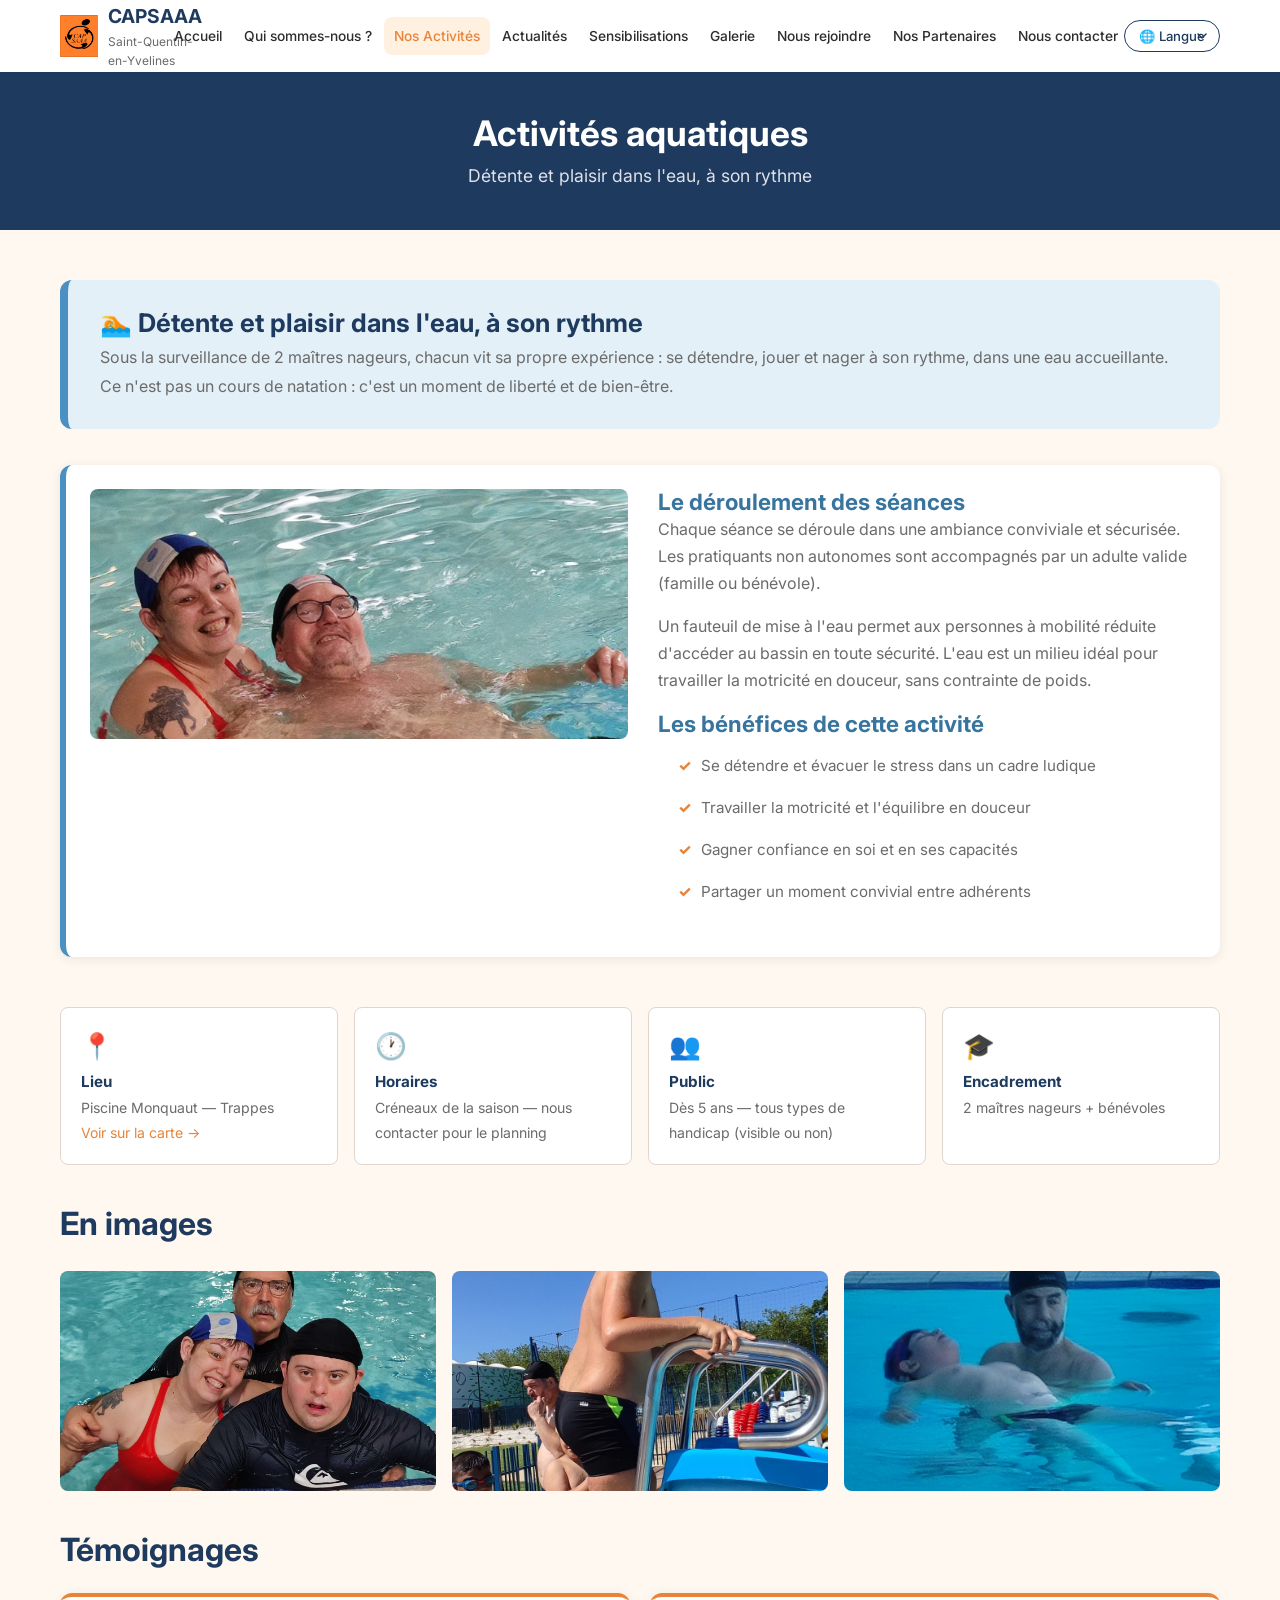
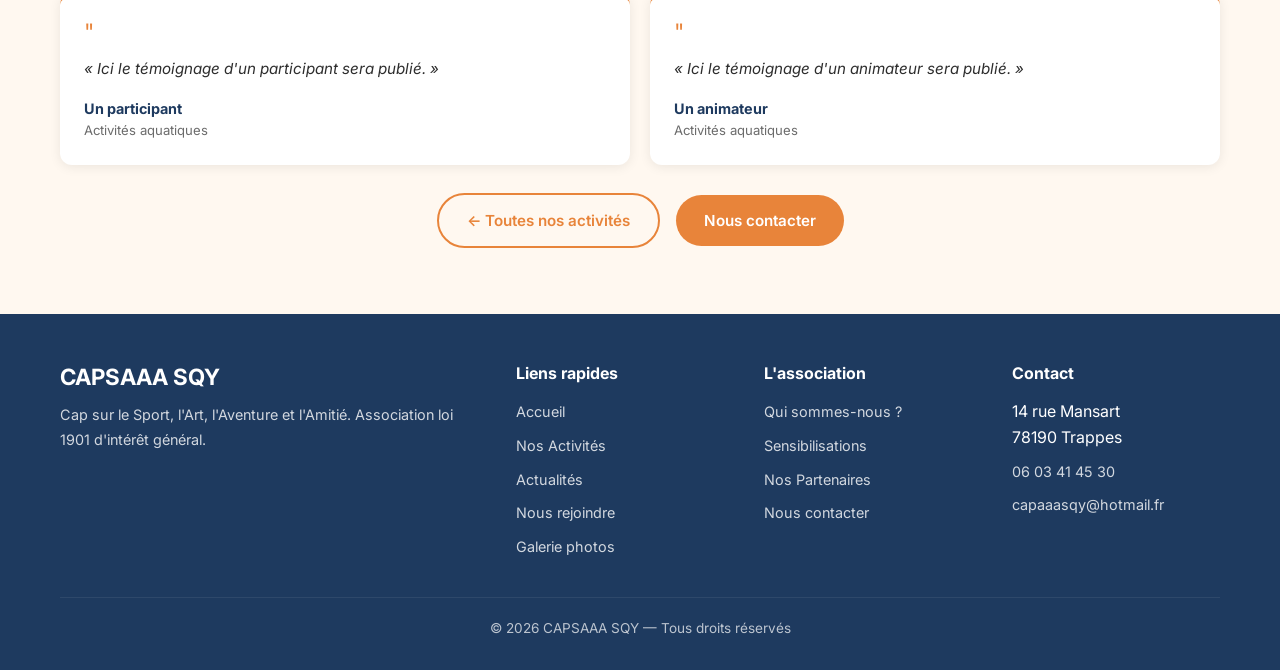
==== pages/activite-aquatique.html @ 20cba836 "V1.2 — Retour François 26/08 intégré - Nav renommée: Nos Activités, Nous rejoindre, Nos Partenaires," ====
<!DOCTYPE html>
<html lang="fr">
<head>
  <meta charset="UTF-8">
  <meta name="viewport" content="width=device-width, initial-scale=1.0">
  <title>Activités aquatiques — CAPSAAA SQY</title>
  <meta name="description" content="Activités aquatiques adaptée aux personnes en situation de handicap à Saint-Quentin-en-Yvelines — Piscine Monquaut — Trappes. Encadrement par des éducateurs sportifs diplômés, tous handicaps accueillis.">
  <meta name="keywords" content="sport adapté handicap Saint-Quentin-en-Yvelines, association handisport Yvelines, sport adapté handicap SQY, CAPSAAA, activités aquatiques, sport personnes handicapées">
  <meta name="robots" content="index, follow">
  <link rel="canonical" href="https://cap-saaa-sqy.fr/pages/activite-aquatique.html">
  <meta property="og:type" content="website">
  <meta property="og:site_name" content="CAPSAAA — Sport adapté à Saint-Quentin-en-Yvelines">
  <meta property="og:locale" content="fr_FR">
  <meta property="og:title" content="Activités aquatiques — CAPSAAA SQY">
  <meta property="og:description" content="Sous la surveillance de 2 maîtres nageurs, chacun vit sa propre expérience : se détendre, jouer et nager à son rythme, dans une eau accueillante. Ce n'est pas un cours de natation : c'est un moment de liberté et de bien-être.">
  <meta property="og:url" content="https://cap-saaa-sqy.fr/pages/activite-aquatique.html">
  <meta property="og:image" content="https://cap-saaa-sqy.fr/assets/photos/cbrh0506.jpg">
  <meta name="twitter:card" content="summary_large_image">
  <link rel="preconnect" href="https://fonts.googleapis.com">
  <link rel="preconnect" href="https://fonts.gstatic.com" crossorigin>
  <link href="https://fonts.googleapis.com/css2?family=Inter:wght@400;500;600;700;800&display=swap" rel="stylesheet">
  <link rel="stylesheet" href="../css/style.css">
  <link rel="icon" href="../assets/photos/logo-capsaaa-02.jpg">
  <script src="../js/stats.js" defer></script>
</head>
<body>

  <!-- ===== HEADER ===== -->
  <header class="site-header">
    <nav class="navbar container">
      <a href="../index.html" class="navbar-brand">
        <img src="../assets/photos/logo-capsaaa-copie.png" alt="CAPSAAA Logo" onerror="this.style.display='none'">
        <span>CAPSAAA <span class="brand-sub">Saint-Quentin-en-Yvelines</span></span>
      </a>
            <div class="translate-box">
              <select class="lang-select" aria-label="Choisir la langue" onchange="setPageLanguage(this.value)">
                <option value="">🌐 Langue</option>
                <option value="fr">Français</option>
                <option value="pt">Português</option>
                <option value="ar">العربية</option>
                <option value="en">English</option>
              </select>
            </div>
            <div id="google_translate_element" style="display:none"></div>
      <button class="nav-toggle" aria-label="Menu">
        <span></span><span></span><span></span>
      </button>
      <ul class="nav-menu">
        <li><a href="../index.html">Accueil</a></li>
        <li><a href="qui-sommes-nous.html">Qui sommes-nous ?</a></li>
        <li><a href="activites.html" class="active">Nos Activités</a></li>
        <li><a href="actualites.html">Actualités</a></li>
        <li><a href="sensibilisations.html">Sensibilisations</a></li>
        <li><a href="galerie.html">Galerie</a></li>
        <li><a href="inscriptions.html">Nous rejoindre</a></li>
        <li><a href="partenaires.html">Nos Partenaires</a></li>
        <li><a href="contact.html">Nous contacter</a></li>
      </ul>
    </nav>
  </header>

  <!-- ===== PAGE HEADER ===== -->
  <div class="page-header">
    <div class="container">
      <h1>Activités aquatiques</h1>
      <p>Détente et plaisir dans l'eau, à son rythme</p>
    </div>
  </div>

  <!-- ===== CONTENT ===== -->
  <section class="content-page">
    <div class="container">

      <div class="activity-page-hero act-piscine">
        <div>
          <h2>🏊 Détente et plaisir dans l'eau, à son rythme</h2>
          <p>Sous la surveillance de 2 maîtres nageurs, chacun vit sa propre expérience : se détendre, jouer et nager à son rythme, dans une eau accueillante. Ce n'est pas un cours de natation : c'est un moment de liberté et de bien-être.</p>
        </div>
      </div>

      <div class="activity-detail act-piscine">
        <div class="activity-detail-img">
          <img src="../assets/photos/cbrh0506.jpg" alt="Activités aquatiques — photo CAPSAAA" loading="lazy" onerror="this.parentElement.innerHTML='<div style=\'background:var(--color-primary-light);height:250px;display:flex;align-items:center;justify-content:center;font-size:3rem\'>🏊</div>'">
        </div>
        <div class="activity-detail-info">
          <h3>Le déroulement des séances</h3>
          <p>Chaque séance se déroule dans une ambiance conviviale et sécurisée. Les pratiquants non autonomes sont accompagnés par un adulte valide (famille ou bénévole).</p>
          <p>Un fauteuil de mise à l'eau permet aux personnes à mobilité réduite d'accéder au bassin en toute sécurité. L'eau est un milieu idéal pour travailler la motricité en douceur, sans contrainte de poids.</p>
          <h3>Les bénéfices de cette activité</h3>
          <ul class="benefits-list">
          <li>Se détendre et évacuer le stress dans un cadre ludique</li>
          <li>Travailler la motricité et l'équilibre en douceur</li>
          <li>Gagner confiance en soi et en ses capacités</li>
          <li>Partager un moment convivial entre adhérents</li>
          </ul>
        </div>
      </div>

      <!-- Infos pratiques -->
      <div class="activity-practice">
        <div class="practice-item">
          <div class="practice-icon">📍</div>
          <h4>Lieu</h4>
          <p>Piscine Monquaut — Trappes<br><a href="https://www.google.com/maps/search/?api=1&query=Piscine+Monquaut+Trappes" target="_blank" rel="noopener">Voir sur la carte →</a></p>
        </div>
        <div class="practice-item">
          <div class="practice-icon">🕐</div>
          <h4>Horaires</h4>
          <p>Créneaux de la saison — nous contacter pour le planning</p>
        </div>
        <div class="practice-item">
          <div class="practice-icon">👥</div>
          <h4>Public</h4>
          <p>Dès 5 ans — tous types de handicap (visible ou non)</p>
        </div>
        <div class="practice-item">
          <div class="practice-icon">🎓</div>
          <h4>Encadrement</h4>
          <p>2 maîtres nageurs + bénévoles</p>
        </div>
      </div>

      <!-- Photos -->
      <h2>En images</h2>
      <div class="activity-practice">
            <img src="../assets/photos/qmfi8712.jpg" alt="Activités aquatiques — photo CAPSAAA" loading="lazy" onerror="this.parentElement.style.display='none'" style="width:100%;height:220px;object-fit:cover;border-radius:var(--radius-sm)">
            <img src="../assets/photos/photo-2023-06-26-23-16-59.jpg" alt="Activités aquatiques — photo CAPSAAA" loading="lazy" onerror="this.parentElement.style.display='none'" style="width:100%;height:220px;object-fit:cover;border-radius:var(--radius-sm)">
            <img src="../assets/photos/photo-2023-06-26-23-16-60.jpg" alt="Activités aquatiques — photo CAPSAAA" loading="lazy" onerror="this.parentElement.style.display='none'" style="width:100%;height:220px;object-fit:cover;border-radius:var(--radius-sm)">
      </div>

      <!-- Témoignages (emplacements réservés — à compléter par l'association) -->
      <h2>Témoignages</h2>
      <div class="testimonials-grid">
        <div class="testimonial-card">
          <div class="quote">"</div>
          <p>« Ici le témoignage d'un participant sera publié. »</p>
          <div class="author">Un participant</div>
          <div class="role">Activités aquatiques</div>
        </div>
        <div class="testimonial-card">
          <div class="quote">"</div>
          <p>« Ici le témoignage d'un animateur sera publié. »</p>
          <div class="author">Un animateur</div>
          <div class="role">Activités aquatiques</div>
        </div>
      </div>
      <!-- NOTE ASSOCIATION : emplacements réservés aux témoignages réels (participants,
           familles, animateurs). Transmettre les textes à l'équipe CAPSAAA qui les publiera
           ici — demandé par l'association dans l'analyse du 26/08/2026. -->

      <p style="margin-top:28px;text-align:center">
        <a href="activites.html" class="btn btn-outline">← Toutes nos activités</a>
        <a href="contact.html" class="btn btn-primary" style="margin-left:12px">Nous contacter</a>
      </p>

    </div>
  </section>

  <!-- ===== FOOTER ===== -->
  <footer class="site-footer">
    <div class="container">
      <div class="footer-grid">
        <div class="footer-brand">
          <h3>CAPSAAA SQY</h3>
          <p>Cap sur le Sport, l'Art, l'Aventure et l'Amitié. Association loi 1901 d'intérêt général.</p>
        </div>
        <div class="footer-col">
          <h4>Liens rapides</h4>
          <ul>
            <li><a href="../index.html">Accueil</a></li>
            <li><a href="activites.html">Nos Activités</a></li>
            <li><a href="actualites.html">Actualités</a></li>
            <li><a href="inscriptions.html">Nous rejoindre</a></li>
            <li><a href="galerie.html">Galerie photos</a></li>
          </ul>
        </div>
        <div class="footer-col">
          <h4>L'association</h4>
          <ul>
            <li><a href="qui-sommes-nous.html">Qui sommes-nous ?</a></li>
            <li><a href="sensibilisations.html">Sensibilisations</a></li>
            <li><a href="partenaires.html">Nos Partenaires</a></li>
            <li><a href="contact.html">Nous contacter</a></li>
          </ul>
        </div>
        <div class="footer-col">
          <h4>Contact</h4>
          <ul>
            <li>14 rue Mansart<br>78190 Trappes</li>
            <li><a href="tel:+330****4530">06 03 41 45 30</a></li>
            <li><a href="mailto:capaaasqy@hotmail.fr">capaaasqy@hotmail.fr</a></li>
          </ul>
        </div>
      </div>
      <div class="footer-bottom">
        <p>&copy; 2026 CAPSAAA SQY — Tous droits réservés</p>
      </div>
    </div>
  </footer>

    <!-- Traducteur automatique (pt/ar prioritaire, en secondaire) -->
  <script type="text/javascript">
    function googleTranslateElementInit() {
      new google.translate.TranslateElement({
        pageLanguage: 'fr',
        includedLanguages: 'fr,pt,ar,en',
      }, 'google_translate_element');
    }
    function setPageLanguage(lang) {
      if (!lang) lang = 'fr';
      document.cookie = 'googtrans=/fr/' + lang + '; path=/; expires=Thu, 31 Dec 2099 23:59:59 GMT';
      location.reload();
    }
  </script>
  <script type="text/javascript" src="https://translate.google.com/translate_a/element.js?cb=googleTranslateElementInit"></script>

<script src="../js/script.js"></script>
</body>
</html>
---- css/style.css ----
/* ============================================
   CAPSAAA — Style Guide
   Association handisport – Saint-Quentin-en-Yvelines
   ============================================ */

/* ---- Variables & Reset ---- */
:root {
  --color-primary: #E8843A;
  --color-primary-dark: #D06E2A;
  --color-primary-light: #FFF0E0;
  --color-secondary: #1E3A5F;
  --color-secondary-light: #2E5A8F;
  --color-bg: #FFF8F0;
  --color-bg-alt: #F5EDE4;
  --color-text: #2D2D2D;
  --color-text-light: #6B6B6B;
  --color-white: #FFFFFF;
  --color-border: #E0D6CB;
  --color-success: #4CAF50;
  /* Couleurs par activité — validées par l'association le 11/08/2026
     (acidulées et apaisantes, PAS claquantes) */
  --act-piscine: #4A90C2;
  --act-piscine-dark: #37749E;
  --act-piscine-light: #E3F0F8;
  --act-equitation: #6FA85A;
  --act-equitation-dark: #558A42;
  --act-equitation-light: #EAF3E4;
  --act-fitness: #D9A62E;
  --act-fitness-dark: #B8891F;
  --act-fitness-light: #FBF3DC;
  --act-musculation: #8A8F98;
  --act-musculation-dark: #6E737C;
  --act-musculation-light: #EEF0F2;
  --act-multisport: #8B7AC8;
  --act-multisport-dark: #6E5CB0;
  --act-multisport-light: #EFEBF9;
  --font-main: 'Inter', -apple-system, BlinkMacSystemFont, 'Segoe UI', sans-serif;
  --radius: 12px;
  --radius-sm: 8px;
  --shadow: 0 2px 12px rgba(0,0,0,0.08);
  --shadow-lg: 0 8px 30px rgba(0,0,0,0.12);
  --transition: 0.3s ease;
  --max-width: 1200px;
  --header-height: 72px;
}

*, *::before, *::after {
  margin: 0;
  padding: 0;
  box-sizing: border-box;
}

html {
  scroll-behavior: smooth;
  scroll-padding-top: var(--header-height);
}

body {
  font-family: var(--font-main);
  color: var(--color-text);
  background: var(--color-bg);
  line-height: 1.6;
  -webkit-font-smoothing: antialiased;
}

img {
  max-width: 100%;
  height: auto;
  display: block;
}

a {
  color: var(--color-primary);
  text-decoration: none;
  transition: color var(--transition);
}
a:hover {
  color: var(--color-primary-dark);
}

.container {
  width: 100%;
  max-width: var(--max-width);
  margin: 0 auto;
  padding: 0 20px;
}

/* ---- Typography ---- */
h1, h2, h3, h4 {
  line-height: 1.2;
  font-weight: 700;
  color: var(--color-secondary);
}

h1 { font-size: 2.4rem; }
h2 { font-size: 2rem; margin-bottom: 1rem; }
h3 { font-size: 1.4rem; }

.section-title {
  text-align: center;
  margin-bottom: 2.5rem;
  position: relative;
}
.section-title::after {
  content: '';
  display: block;
  width: 60px;
  height: 4px;
  background: var(--color-primary);
  margin: 12px auto 0;
  border-radius: 2px;
}

.section-subtitle {
  text-align: center;
  color: var(--color-text-light);
  font-size: 1.1rem;
  margin-top: -1.5rem;
  margin-bottom: 2.5rem;
}

/* ---- Buttons ---- */
.btn {
  display: inline-flex;
  align-items: center;
  gap: 8px;
  padding: 12px 28px;
  border-radius: 50px;
  font-weight: 600;
  font-size: 0.95rem;
  border: none;
  cursor: pointer;
  transition: all var(--transition);
  text-decoration: none;
}
.btn-primary {
  background: var(--color-primary);
  color: var(--color-white);
}
.btn-primary:hover {
  background: var(--color-primary-dark);
  color: var(--color-white);
  transform: translateY(-2px);
  box-shadow: 0 4px 15px rgba(232, 132, 58, 0.4);
}
.btn-secondary {
  background: var(--color-secondary);
  color: var(--color-white);
}
.btn-secondary:hover {
  background: var(--color-secondary-light);
  color: var(--color-white);
  transform: translateY(-2px);
}
.btn-outline {
  background: transparent;
  border: 2px solid var(--color-primary);
  color: var(--color-primary);
}
.btn-outline:hover {
  background: var(--color-primary);
  color: var(--color-white);
}

/* ---- Header / Nav ---- */
.site-header {
  position: fixed;
  top: 0;
  left: 0;
  right: 0;
  z-index: 1000;
  background: var(--color-white);
  box-shadow: 0 1px 4px rgba(0,0,0,0.06);
  height: var(--header-height);
}

.navbar {
  display: flex;
  align-items: center;
  justify-content: space-between;
  height: 100%;
  position: relative;
}

.navbar-brand {
  display: flex;
  align-items: center;
  gap: 10px;
  font-weight: 700;
  font-size: 1.2rem;
  color: var(--color-secondary);
  text-decoration: none;
}
.navbar-brand img {
  height: 42px;
  width: auto;
}
.navbar-brand .brand-sub {
  font-size: 0.75rem;
  font-weight: 400;
  color: var(--color-text-light);
  display: block;
}

.nav-toggle {
  display: none;
  flex-direction: column;
  gap: 5px;
  background: none;
  border: none;
  cursor: pointer;
  padding: 8px;
}
.nav-toggle span {
  display: block;
  width: 28px;
  height: 3px;
  background: var(--color-secondary);
  border-radius: 3px;
  transition: var(--transition);
}
.nav-toggle.active span:nth-child(1) {
  transform: rotate(45deg) translate(5px, 6px);
}
.nav-toggle.active span:nth-child(2) {
  opacity: 0;
}
.nav-toggle.active span:nth-child(3) {
  transform: rotate(-45deg) translate(5px, -6px);
}

.nav-menu {
  display: flex;
  align-items: center;
  gap: 2px;
  list-style: none;
  padding-right: 150px; /* espace réservé au sélecteur de langue (V1.2) */
}
.nav-menu a {
  display: block;
  padding: 8px 10px;
  border-radius: var(--radius-sm);
  color: var(--color-text);
  font-weight: 500;
  font-size: 0.86rem;
  white-space: nowrap; /* chaque libellé du menu tient sur une ligne */
  transition: all var(--transition);
}
.nav-menu a:hover,
.nav-menu a.active {
  background: var(--color-primary-light);
  color: var(--color-primary);
}

/* ---- Hero Section ---- */
.hero {
  padding: calc(var(--header-height) + 60px) 0 60px;
  background: linear-gradient(135deg, var(--color-secondary) 0%, #0D2B4A 100%);
  color: var(--color-white);
  position: relative;
  overflow: hidden;
}
.hero::before {
  content: '';
  position: absolute;
  top: -50%;
  right: -30%;
  width: 600px;
  height: 600px;
  background: radial-gradient(circle, rgba(232,132,58,0.15) 0%, transparent 70%);
  border-radius: 50%;
}
.hero-content {
  display: grid;
  grid-template-columns: 1fr 1fr;
  gap: 60px;
  align-items: center;
  position: relative;
  z-index: 1;
}
.hero h1 {
  color: var(--color-white);
  font-size: 2.8rem;
  margin-bottom: 0.5rem;
}
.hero .hero-acronym {
  display: flex;
  flex-wrap: wrap; /* V1.2 — évite le débordement horizontal sur mobile */
  gap: 2px;
  row-gap: 6px;
  color: var(--color-primary);
  font-weight: 700;
  font-size: 1.1rem;
  margin-bottom: 1.5rem;
}
.hero-text { min-width: 0; } /* V1.2 — laisse le texte se replier dans la grille */
.hero p {
  font-size: 1.15rem;
  opacity: 0.9;
  margin-bottom: 2rem;
  line-height: 1.7;
}
.hero-image {
  border-radius: var(--radius);
  overflow: hidden;
  box-shadow: var(--shadow-lg);
}
.hero-image img {
  width: 100%;
  height: 380px;
  object-fit: cover;
}

/* ---- Sections ---- */
.section {
  padding: 70px 0;
}
.section-alt {
  background: var(--color-bg-alt);
}

/* ---- Activities Cards ---- */
.activities-grid {
  display: grid;
  grid-template-columns: repeat(auto-fill, minmax(320px, 1fr));
  gap: 24px;
}

.activity-card {
  background: var(--color-white);
  border-radius: var(--radius);
  overflow: hidden;
  box-shadow: var(--shadow);
  border: 2px solid var(--color-border);
  transition: all var(--transition);
}
.activity-card:hover {
  transform: translateY(-4px);
  box-shadow: var(--shadow-lg);
}
.activity-card-img {
  height: 200px;
  overflow: hidden;
}
.activity-card-img img {
  width: 100%;
  height: 100%;
  object-fit: cover;
  transition: transform 0.5s ease;
}
.activity-card:hover .activity-card-img img {
  transform: scale(1.05);
}
.activity-card-body {
  padding: 20px;
}
.activity-card-body h3 {
  color: var(--color-secondary);
  margin-bottom: 8px;
}
.activity-card-body p {
  color: var(--color-text-light);
  font-size: 0.9rem;
  margin-bottom: 12px;
}
.activity-card-body .activity-tag {
  display: inline-block;
  background: var(--color-primary-light);
  color: var(--color-primary-dark);
  font-size: 0.8rem;
  font-weight: 600;
  padding: 4px 12px;
  border-radius: 20px;
}

/* ---- Stats / Chiffres ---- */
.stats-grid {
  display: grid;
  grid-template-columns: repeat(4, 1fr);
  gap: 30px;
  text-align: center;
}
.stat-item h3 {
  font-size: 2.4rem;
  color: var(--color-primary);
  margin-bottom: 4px;
}
.stat-item p {
  color: var(--color-text-light);
  font-size: 0.95rem;
}

/* ---- About (Qui sommes-nous) ---- */
.about-grid {
  display: grid;
  grid-template-columns: 1fr 1fr;
  gap: 50px;
  align-items: start;
}
.about-text p {
  margin-bottom: 16px;
  color: var(--color-text-light);
}
.about-values {
  display: grid;
  grid-template-columns: 1fr 1fr;
  gap: 16px;
}
.value-item {
  background: var(--color-white);
  padding: 20px;
  border-radius: var(--radius);
  box-shadow: var(--shadow);
  text-align: center;
}
.value-item .value-icon {
  font-size: 2rem;
  margin-bottom: 8px;
}
.value-item h4 {
  font-size: 1rem;
  color: var(--color-secondary);
}

/* ---- Contact ---- */
.contact-grid {
  display: grid;
  grid-template-columns: 1fr 1fr;
  gap: 40px;
}
.contact-info {
  background: var(--color-white);
  padding: 30px;
  border-radius: var(--radius);
  box-shadow: var(--shadow);
}
.contact-info h3 {
  margin-bottom: 20px;
}
.contact-detail {
  display: flex;
  gap: 12px;
  margin-bottom: 16px;
  align-items: flex-start;
}
.contact-detail .icon {
  font-size: 1.3rem;
  flex-shrink: 0;
  width: 24px;
  text-align: center;
}
.contact-detail .detail-label {
  font-weight: 600;
  display: block;
  font-size: 0.85rem;
  color: var(--color-text-light);
}
.contact-form {
  background: var(--color-white);
  padding: 30px;
  border-radius: var(--radius);
  box-shadow: var(--shadow);
}
.form-group {
  margin-bottom: 16px;
}
.form-group label {
  display: block;
  font-weight: 600;
  margin-bottom: 6px;
  font-size: 0.9rem;
}
.form-group input,
.form-group textarea,
.form-group select {
  width: 100%;
  padding: 12px 16px;
  border: 2px solid var(--color-border);
  border-radius: var(--radius-sm);
  font-family: var(--font-main);
  font-size: 0.95rem;
  transition: border var(--transition);
  background: var(--color-bg);
}
.form-group input:focus,
.form-group textarea:focus {
  outline: none;
  border-color: var(--color-primary);
}
.form-group textarea {
  min-height: 120px;
  resize: vertical;
}
.form-row {
  display: grid;
  grid-template-columns: 1fr 1fr;
  gap: 16px;
}
.form-status {
  font-size: 0.9rem;
  font-weight: 600;
  margin-bottom: 12px;
  min-height: 1.2em;
}
.form-status.success { color: var(--color-success); }
.form-status.error { color: #C0392B; }

/* ---- Gallery ---- */
.gallery-grid {
  display: grid;
  grid-template-columns: repeat(auto-fill, minmax(280px, 1fr));
  gap: 16px;
}
.gallery-item {
  position: relative;
  border-radius: var(--radius-sm);
  overflow: hidden;
  cursor: pointer;
  aspect-ratio: 4/3;
}
.gallery-item img {
  width: 100%;
  height: 100%;
  object-fit: cover;
  transition: transform 0.4s ease;
}
.gallery-item:hover img {
  transform: scale(1.08);
}
.gallery-item .gallery-label {
  position: absolute;
  bottom: 0;
  left: 0;
  right: 0;
  padding: 12px;
  background: linear-gradient(transparent, rgba(0,0,0,0.7));
  color: var(--color-white);
  font-weight: 600;
  font-size: 0.9rem;
}

/* ---- Lightbox ---- */
.lightbox {
  display: none;
  position: fixed;
  z-index: 2000;
  top: 0;
  left: 0;
  right: 0;
  bottom: 0;
  background: rgba(0,0,0,0.9);
  justify-content: center;
  align-items: center;
  padding: 40px;
}
.lightbox.open {
  display: flex;
}
.lightbox img {
  max-width: 90%;
  max-height: 90%;
  object-fit: contain;
  border-radius: var(--radius-sm);
}
.lightbox-close {
  position: absolute;
  top: 20px;
  right: 30px;
  font-size: 2.5rem;
  color: var(--color-white);
  background: none;
  border: none;
  cursor: pointer;
  opacity: 0.7;
  transition: opacity var(--transition);
}
.lightbox-close:hover {
  opacity: 1;
}

/* ---- Page Header ---- */
.page-header {
  padding: calc(var(--header-height) + 40px) 0 40px;
  background: var(--color-secondary);
  color: var(--color-white);
  text-align: center;
}
.page-header h1 {
  color: var(--color-white);
  font-size: 2.2rem;
}
.page-header p {
  opacity: 0.85;
  margin-top: 8px;
  font-size: 1.1rem;
}

/* ---- Content Page ---- */
.content-page {
  padding: 50px 0;
}
.content-page h2 {
  margin-top: 40px;
  margin-bottom: 16px;
}
.content-page p {
  margin-bottom: 16px;
  color: var(--color-text-light);
  line-height: 1.8;
}
.content-page ul {
  margin-bottom: 20px;
  padding-left: 20px;
}
.content-page ul li {
  margin-bottom: 8px;
  color: var(--color-text-light);
}

.activity-detail {
  display: grid;
  grid-template-columns: 1fr 1fr;
  gap: 30px;
  margin-bottom: 50px;
  background: var(--color-white);
  border-radius: var(--radius);
  padding: 24px;
  box-shadow: var(--shadow);
}
.activity-detail-img {
  border-radius: var(--radius-sm);
  overflow: hidden;
  height: 250px;
}
.activity-detail-img img {
  width: 100%;
  height: 100%;
  object-fit: cover;
}
.activity-detail-info h3 {
  color: var(--color-primary);
}
.activity-detail-info .activity-meta {
  display: flex;
  gap: 12px;
  flex-wrap: wrap;
  margin: 12px 0;
}
.activity-meta span {
  background: var(--color-primary-light);
  padding: 4px 12px;
  border-radius: 20px;
  font-size: 0.85rem;
  font-weight: 600;
  color: var(--color-primary-dark);
}
.activity-detail-info p {
  color: var(--color-text-light);
  line-height: 1.7;
}

/* ---- Team / Bureau ---- */
.team-grid {
  display: grid;
  grid-template-columns: repeat(auto-fill, minmax(220px, 1fr));
  gap: 20px;
}
.team-card {
  background: var(--color-white);
  padding: 24px;
  border-radius: var(--radius);
  box-shadow: var(--shadow);
  text-align: center;
}
.team-card .team-role {
  color: var(--color-primary);
  font-weight: 700;
  font-size: 0.85rem;
  text-transform: uppercase;
  letter-spacing: 1px;
  margin-bottom: 4px;
}
.team-card .team-name {
  font-weight: 600;
  color: var(--color-secondary);
}

/* ---- Footer ---- */
.site-footer {
  background: var(--color-secondary);
  color: var(--color-white);
  padding: 50px 0 30px;
}
.footer-grid {
  display: grid;
  grid-template-columns: 2fr 1fr 1fr 1fr;
  gap: 40px;
  margin-bottom: 30px;
}
.footer-brand h3 {
  color: var(--color-white);
  margin-bottom: 12px;
}
.footer-brand p {
  opacity: 0.8;
  font-size: 0.9rem;
  line-height: 1.7;
}
.footer-col h4 {
  color: var(--color-white);
  font-size: 1rem;
  margin-bottom: 16px;
}
.footer-col ul {
  list-style: none;
}
.footer-col ul li {
  margin-bottom: 8px;
}
.footer-col ul a {
  color: rgba(255,255,255,0.8);
  font-size: 0.9rem;
  transition: color var(--transition);
}
.footer-col ul a:hover {
  color: var(--color-primary);
}
.footer-bottom {
  border-top: 1px solid rgba(255,255,255,0.1);
  padding-top: 20px;
  text-align: center;
  font-size: 0.85rem;
  opacity: 0.7;
}

/* ============================================
   V1.1 — Couleurs par activité (validées 11/08/2026)
   Acidulées et apaisantes — PAS claquantes
   ============================================ */

/* Carte : bandeau supérieur + tag coloré + bordure au survol */
.activity-card.act-piscine     { border: 2px solid var(--act-piscine); }
.activity-card.act-equitation  { border: 2px solid var(--act-equitation); }
.activity-card.act-fitness     { border: 2px solid var(--act-fitness); }
.activity-card.act-musculation { border: 2px solid var(--act-musculation); }
.activity-card.act-multisport  { border: 2px solid var(--act-multisport); }
/* V1.2 — fond de la carte coloré par activité (remarque François : rendre la
   couleur distinctive plus visible) */
.activity-card.act-piscine .activity-card-body     { background: var(--act-piscine-light); }
.activity-card.act-equitation .activity-card-body  { background: var(--act-equitation-light); }
.activity-card.act-fitness .activity-card-body     { background: var(--act-fitness-light); }
.activity-card.act-musculation .activity-card-body { background: var(--act-musculation-light); }
.activity-card.act-multisport .activity-card-body  { background: var(--act-multisport-light); }
.activity-card.act-piscine .activity-card-body h3     { color: var(--act-piscine-dark); }
.activity-card.act-equitation .activity-card-body h3  { color: var(--act-equitation-dark); }
.activity-card.act-fitness .activity-card-body h3     { color: var(--act-fitness-dark); }
.activity-card.act-musculation .activity-card-body h3 { color: var(--act-musculation-dark); }
.activity-card.act-multisport .activity-card-body h3  { color: var(--act-multisport-dark); }

.activity-card.act-piscine:hover     { box-shadow: 0 8px 30px rgba(74,144,194,0.25); }
.activity-card.act-equitation:hover  { box-shadow: 0 8px 30px rgba(111,168,90,0.25); }
.activity-card.act-fitness:hover     { box-shadow: 0 8px 30px rgba(217,166,46,0.25); }
.activity-card.act-musculation:hover { box-shadow: 0 8px 30px rgba(138,143,152,0.25); }
.activity-card.act-multisport:hover  { box-shadow: 0 8px 30px rgba(139,122,200,0.25); }

.activity-card.act-piscine .activity-tag     { background: var(--act-piscine-light); color: var(--act-piscine-dark); }
.activity-card.act-equitation .activity-tag  { background: var(--act-equitation-light); color: var(--act-equitation-dark); }
.activity-card.act-fitness .activity-tag     { background: var(--act-fitness-light); color: var(--act-fitness-dark); }
.activity-card.act-musculation .activity-tag { background: var(--act-musculation-light); color: var(--act-musculation-dark); }
.activity-card.act-multisport .activity-tag  { background: var(--act-multisport-light); color: var(--act-multisport-dark); }

/* Fiche activité détaillée : bordure gauche + titre coloré */
.activity-detail.act-piscine     { border-left: 6px solid var(--act-piscine); }
.activity-detail.act-equitation  { border-left: 6px solid var(--act-equitation); }
.activity-detail.act-fitness     { border-left: 6px solid var(--act-fitness); }
.activity-detail.act-musculation { border-left: 6px solid var(--act-musculation); }
.activity-detail.act-multisport  { border-left: 6px solid var(--act-multisport); }

.activity-detail.act-piscine .activity-detail-info h3     { color: var(--act-piscine-dark); }
.activity-detail.act-equitation .activity-detail-info h3  { color: var(--act-equitation-dark); }
.activity-detail.act-fitness .activity-detail-info h3     { color: var(--act-fitness-dark); }
.activity-detail.act-musculation .activity-detail-info h3 { color: var(--act-musculation-dark); }
.activity-detail.act-multisport .activity-detail-info h3  { color: var(--act-multisport-dark); }

.activity-detail.act-piscine .activity-meta span     { background: var(--act-piscine-light); color: var(--act-piscine-dark); }
.activity-detail.act-equitation .activity-meta span  { background: var(--act-equitation-light); color: var(--act-equitation-dark); }
.activity-detail.act-fitness .activity-meta span     { background: var(--act-fitness-light); color: var(--act-fitness-dark); }
.activity-detail.act-musculation .activity-meta span { background: var(--act-musculation-light); color: var(--act-musculation-dark); }
.activity-detail.act-multisport .activity-meta span  { background: var(--act-multisport-light); color: var(--act-multisport-dark); }

/* ============================================
   V1.2 — Pages activités détaillées (remarques François 26/08)
   ============================================ */
.activity-page-hero {
  background: var(--color-bg-alt);
  border-radius: var(--radius);
  padding: 28px 32px;
  margin-bottom: 36px;
  display: flex;
  flex-wrap: wrap;
  align-items: center;
  gap: 20px;
  border-left: 8px solid var(--color-primary);
}
.activity-page-hero.act-piscine     { border-left-color: var(--act-piscine);     background: var(--act-piscine-light); }
.activity-page-hero.act-equitation  { border-left-color: var(--act-equitation);  background: var(--act-equitation-light); }
.activity-page-hero.act-fitness     { border-left-color: var(--act-fitness);     background: var(--act-fitness-light); }
.activity-page-hero.act-musculation { border-left-color: var(--act-musculation); background: var(--act-musculation-light); }
.activity-page-hero.act-multisport  { border-left-color: var(--act-multisport);  background: var(--act-multisport-light); }
.activity-page-hero h2 {
  margin: 0;
  font-size: 1.6rem;
}
.activity-page-hero p { margin: 4px 0 0; color: var(--color-text-light); }

.activity-practice {
  display: grid;
  grid-template-columns: repeat(auto-fit, minmax(240px, 1fr));
  gap: 16px;
  margin: 28px 0;
}
.practice-item {
  background: var(--color-white);
  border: 1.5px solid var(--color-border);
  border-radius: var(--radius-sm);
  padding: 18px 20px;
}
.practice-item .practice-icon { font-size: 1.6rem; margin-bottom: 6px; }
.practice-item h4 { font-size: 0.95rem; color: var(--color-secondary); margin-bottom: 4px; }
.practice-item p { font-size: 0.88rem; color: var(--color-text-light); margin: 0; }

.benefits-list {
  list-style: none;
  margin: 16px 0 0;
  display: grid;
  gap: 10px;
}
.benefits-list li {
  display: flex;
  gap: 10px;
  align-items: flex-start;
  font-size: 0.95rem;
}
.benefits-list li::before {
  content: '✓';
  color: var(--color-primary);
  font-weight: 800;
  flex-shrink: 0;
}

.testimonials-grid {
  display: grid;
  grid-template-columns: repeat(auto-fit, minmax(280px, 1fr));
  gap: 20px;
  margin-top: 24px;
}
.testimonial-card {
  background: var(--color-white);
  border-radius: var(--radius);
  box-shadow: var(--shadow);
  padding: 24px;
  border-top: 4px solid var(--color-primary);
}
.testimonial-card .quote { font-size: 1.5rem; color: var(--color-primary); line-height: 1; }
.testimonial-card p { color: var(--color-text); font-size: 0.95rem; font-style: italic; margin: 10px 0 14px; }
.testimonial-card .author { font-weight: 700; color: var(--color-secondary); font-size: 0.9rem; }
.testimonial-card .role { font-size: 0.82rem; color: var(--color-text-light); }
.testimonial-placeholder {
  background: repeating-linear-gradient(45deg, #FAFAF7, #FAFAF7 10px, #F4F1EC 10px, #F4F1EC 20px);
  border: 2px dashed var(--color-border);
  border-radius: var(--radius);
  padding: 20px 24px;
  margin-top: 24px;
  font-size: 0.88rem;
  color: var(--color-text-light);
}
.testimonial-placeholder strong { color: var(--color-secondary); }

.activities-overview-grid {
  display: grid;
  grid-template-columns: repeat(auto-fill, minmax(300px, 1fr));
  gap: 24px;
  margin-top: 32px;
}
.activities-overview-grid .activity-card-body .btn {
  margin-top: 4px;
}

/* ============================================
   V1.1 — Actualités (rubrique, PAS un blog)
   ============================================ */
.news-list {
  max-width: 980px; /* V1.2 — zone de texte élargie (remarque François) */
  margin: 0 auto;
  display: flex;
  flex-direction: column;
  gap: 32px;
}
.news-item {
  background: var(--color-white);
  border-radius: var(--radius);
  box-shadow: var(--shadow);
  overflow: hidden;
  border-left: 5px solid var(--color-primary);
}
.news-item-img {
  height: 260px;
  overflow: hidden;
}
.news-item-img img {
  width: 100%;
  height: 100%;
  object-fit: cover;
}
.news-item-body { padding: 24px 28px; }
.news-date {
  display: inline-block;
  font-size: 0.8rem;
  font-weight: 600;
  color: var(--color-text-light);
  background: var(--color-bg-alt);
  padding: 4px 12px;
  border-radius: 20px;
  margin-bottom: 10px;
}
.news-item-body h3 {
  color: var(--color-secondary);
  margin-bottom: 10px;
  font-size: 1.3rem;
}
.news-item-body p {
  color: var(--color-text-light);
  line-height: 1.7;
  margin-bottom: 12px;
}
.news-item-body .news-link {
  font-weight: 600;
}
.news-empty {
  text-align: center;
  color: var(--color-text-light);
  padding: 40px 0;
}

/* ============================================
   V1.1 — Section Documents
   ============================================ */
.docs-grid {
  display: grid;
  grid-template-columns: repeat(auto-fill, minmax(280px, 1fr));
  gap: 24px;
  margin-top: 24px;
}
.doc-card {
  background: var(--color-white);
  border-radius: var(--radius);
  box-shadow: var(--shadow);
  padding: 28px 24px;
  text-align: center;
  transition: all var(--transition);
  border: 2px solid transparent;
}
.doc-card:hover {
  transform: translateY(-4px);
  box-shadow: var(--shadow-lg);
  border-color: var(--color-primary);
}
.doc-card .doc-icon {
  font-size: 2.6rem;
  margin-bottom: 12px;
}
.doc-card h3 {
  color: var(--color-secondary);
  font-size: 1.05rem;
  margin-bottom: 6px;
}
.doc-card p {
  color: var(--color-text-light);
  font-size: 0.88rem;
  margin-bottom: 16px;
}
.doc-card .btn {
  padding: 10px 22px;
  font-size: 0.88rem;
}

/* ============================================
   V1.1 — Traducteur automatique
   ============================================ */
.translate-box {
  margin-left: 12px;
  display: flex;
  align-items: center;
  position: relative;
}
/* V1.2 — sur desktop le sélecteur de langue sort du flux des liens du menu :
   positionné à droite du header, plus aucun chevauchement avec les titres */
@media (min-width: 769px) {
  .translate-box {
    position: absolute;
    right: 20px;
    top: 50%;
    transform: translateY(-50%);
    margin-left: 0;
    z-index: 6;
  }
}
/* Select natif de langue — pilule assortie au header (blanc / bleu marine) */
.translate-box select.lang-select {
  padding: 7px 14px;
  border: 1.5px solid var(--color-secondary);
  border-radius: 999px;
  font-family: var(--font-main);
  font-size: 0.82rem;
  font-weight: 500;
  background: var(--color-white);
  color: var(--color-secondary);
  cursor: pointer;
  appearance: none;
  -webkit-appearance: none;
  -moz-appearance: none;
  background-image: url("data:image/svg+xml;charset=UTF-8,%3Csvg xmlns='http://www.w3.org/2000/svg' width='10' height='6' viewBox='0 0 10 6'%3E%3Cpath d='M1 1l4 4 4-4' fill='none' stroke='%231E3A5F' stroke-width='1.5' stroke-linecap='round' stroke-linejoin='round'/%3E%3C/svg%3E");
  background-repeat: no-repeat;
  background-position: right 12px center;
  transition: background-color 0.2s ease, border-color 0.2s ease;
}
.translate-box select.lang-select:hover,
.translate-box select.lang-select:focus {
  background-color: var(--color-primary-light);
  border-color: var(--color-primary);
  outline: none;
}
.translate-box select.lang-select option {
  color: var(--color-text);
  background: var(--color-white);
}
.goog-te-banner-frame.skiptranslate { display: none !important; }
body { top: 0 !important; }

/* ---- Responsive ---- */
@media (max-width: 992px) {
  .hero-content {
    grid-template-columns: 1fr;
    gap: 30px;
  }
  .hero h1 { font-size: 2.2rem; }
  .about-grid { grid-template-columns: 1fr; }
  .contact-grid { grid-template-columns: 1fr; }
  .stats-grid { grid-template-columns: repeat(2, 1fr); }
  .footer-grid { grid-template-columns: 1fr 1fr; }
  .activity-detail { grid-template-columns: 1fr; }
}

@media (max-width: 768px) {
  .nav-toggle { display: flex; }
  .translate-box {
    margin-left: auto;
    margin-right: 8px;
  }
  .translate-box select.lang-select { max-width: 118px; padding-left: 10px; padding-right: 24px; font-size: 0.78rem; }
  .nav-menu {
    display: none;
    position: absolute;
    top: var(--header-height);
    left: 0;
    right: 0;
    background: var(--color-white);
    flex-direction: column;
    padding: 16px;
    box-shadow: var(--shadow-lg);
    gap: 2px;
  }
  .nav-menu.open { display: flex; }
  .nav-menu a { padding: 12px 16px; }
  .form-row { grid-template-columns: 1fr; }
  .hero { padding: calc(var(--header-height) + 40px) 0 40px; }
  .hero h1 { font-size: 1.8rem; }
  .activities-grid { grid-template-columns: 1fr; }
  .stats-grid { grid-template-columns: 1fr 1fr; gap: 20px; }
  .gallery-grid { grid-template-columns: repeat(2, 1fr); }
  .footer-grid { grid-template-columns: 1fr; }
  .about-values { grid-template-columns: 1fr; }
}

@media (max-width: 480px) {
  .gallery-grid { grid-template-columns: 1fr; }
  .stats-grid { grid-template-columns: 1fr; }
  .hero h1 { font-size: 1.5rem; }
  .section { padding: 50px 0; }
}
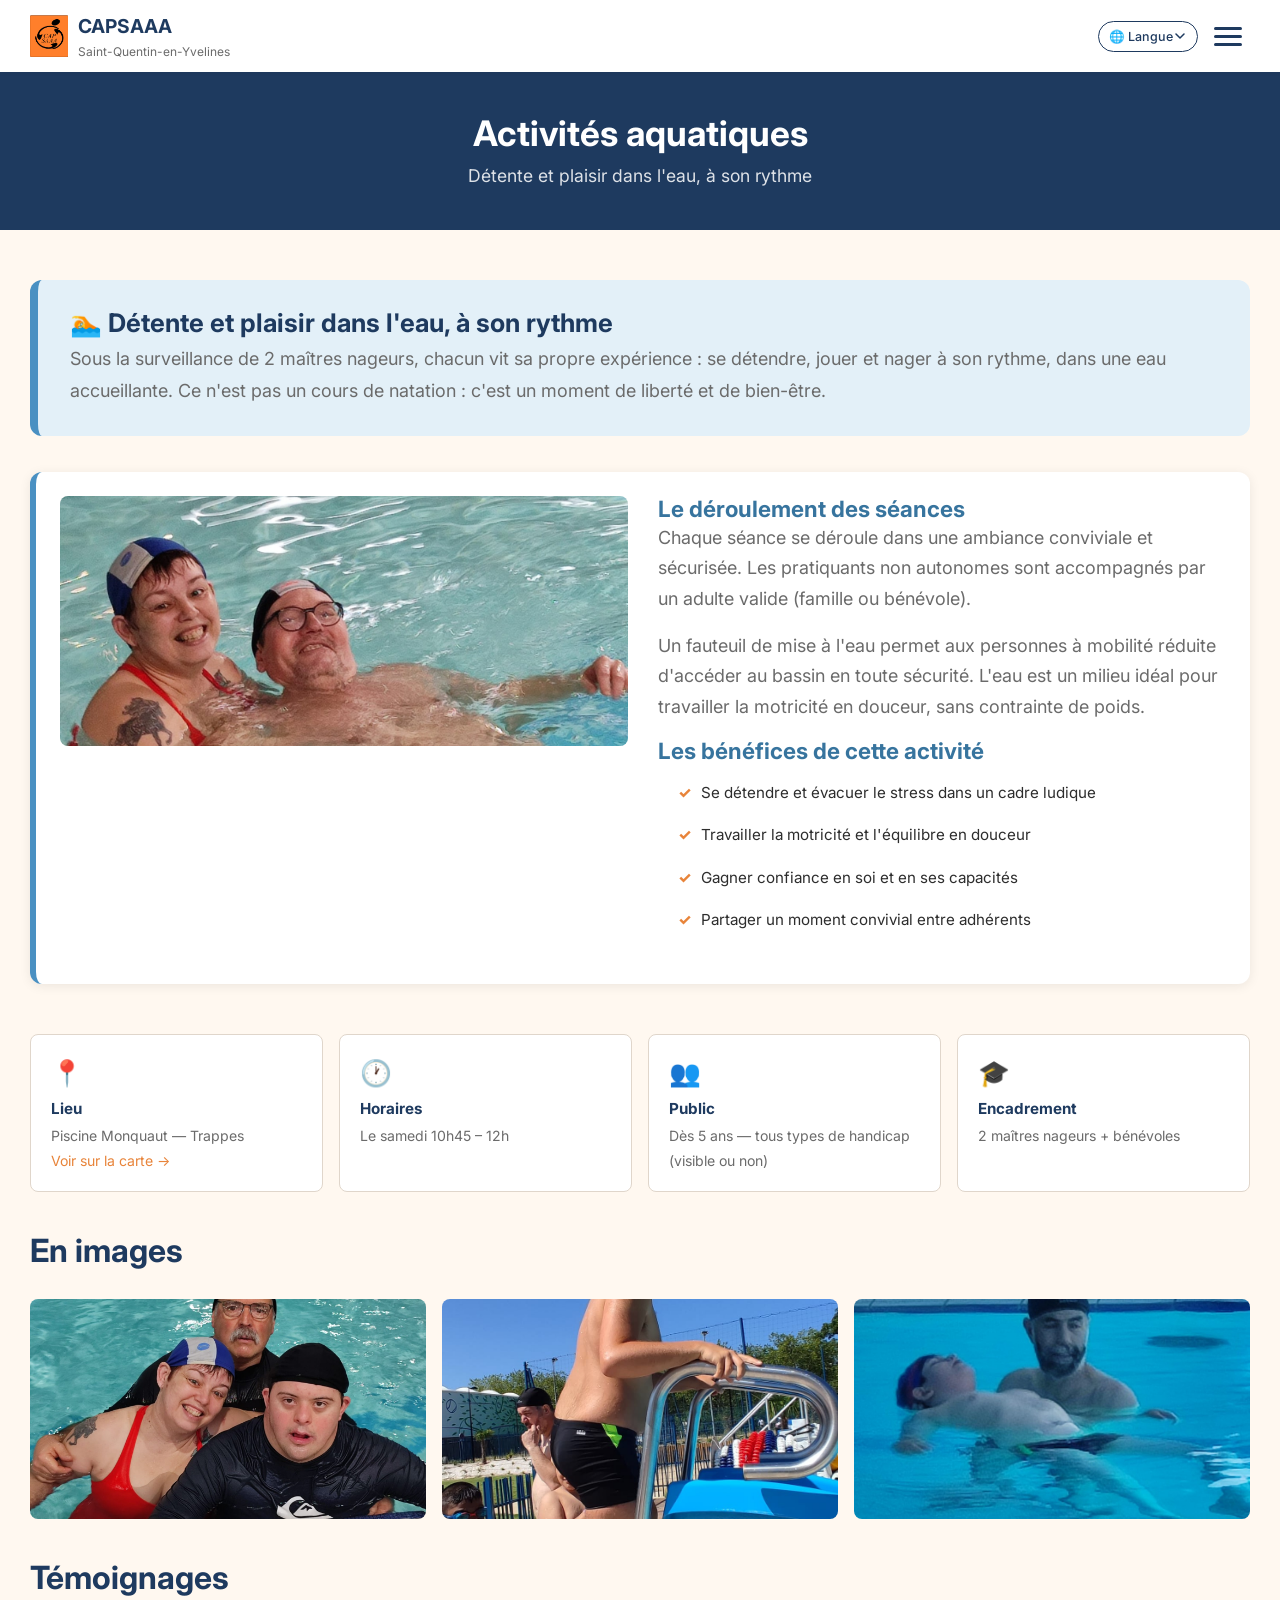
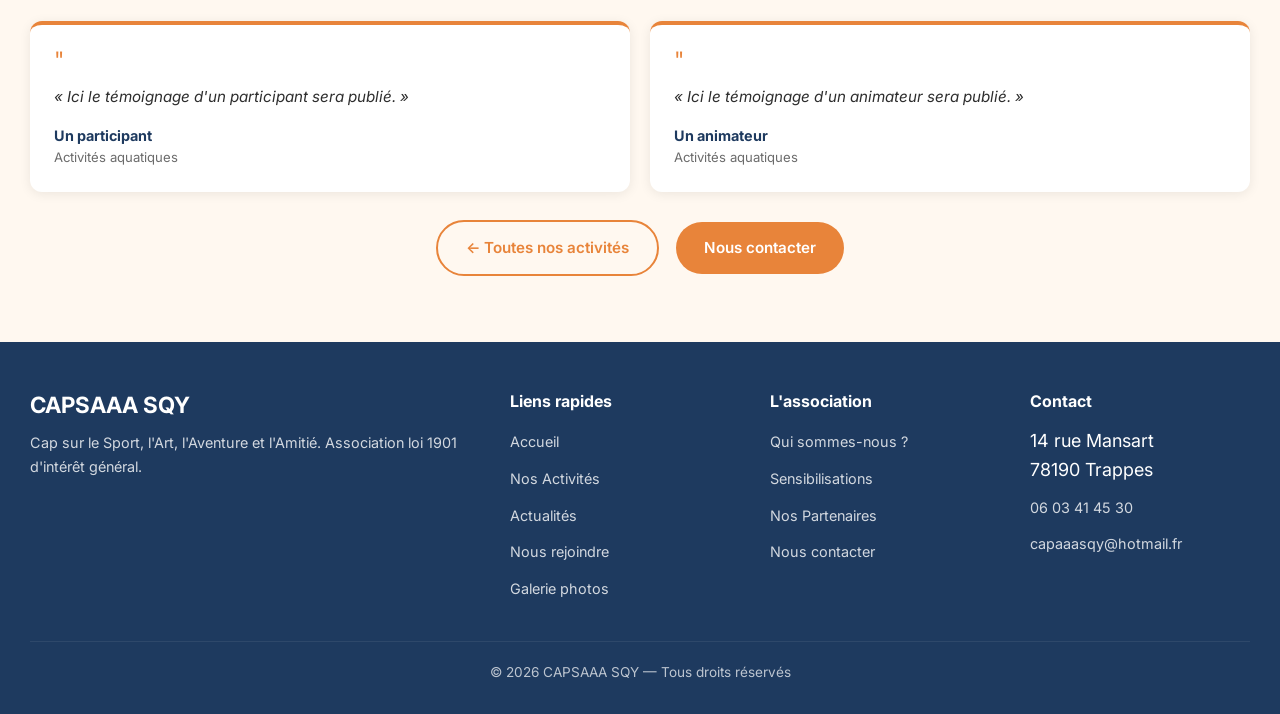
==== commit dec951e8: "Retour client V2 (17/09/2026) : 2 actualités supprimées, âge 5 ans, corrections textes (fitness/mult" ====
--- a/pages/activite-aquatique.html
+++ b/pages/activite-aquatique.html
@@ -106,7 +106,7 @@
         <div class="practice-item">
           <div class="practice-icon">🕐</div>
           <h4>Horaires</h4>
-          <p>Créneaux de la saison — nous contacter pour le planning</p>
+          <p>Le samedi 10h45 – 12h</p>
         </div>
         <div class="practice-item">
           <div class="practice-icon">👥</div>
--- a/css/style.css
+++ b/css/style.css
@@ -40,7 +40,7 @@
   --shadow: 0 2px 12px rgba(0,0,0,0.08);
   --shadow-lg: 0 8px 30px rgba(0,0,0,0.12);
   --transition: 0.3s ease;
-  --max-width: 1200px;
+  --max-width: 1260px;
   --header-height: 72px;
 }
 
@@ -60,6 +60,7 @@
   color: var(--color-text);
   background: var(--color-bg);
   line-height: 1.6;
+  font-size: 1.125rem; /* 18px — lisibilité renforcée (27/08) */
   -webkit-font-smoothing: antialiased;
 }
 
@@ -234,15 +235,15 @@
   align-items: center;
   gap: 2px;
   list-style: none;
-  padding-right: 150px; /* espace réservé au sélecteur de langue (V1.2) */
+  padding-right: 120px; /* espace réservé au sélecteur de langue (V1.2) */
 }
 .nav-menu a {
   display: block;
-  padding: 8px 10px;
+  padding: 8px 8px;
   border-radius: var(--radius-sm);
   color: var(--color-text);
   font-weight: 500;
-  font-size: 0.86rem;
+  font-size: 0.84rem;
   white-space: nowrap; /* chaque libellé du menu tient sur une ligne */
   transition: all var(--transition);
 }
@@ -359,7 +360,7 @@
   margin-bottom: 8px;
 }
 .activity-card-body p {
-  color: var(--color-text-light);
+  color: var(--color-text); /* noir — lisibilité renforcée (27/08) */
   font-size: 0.9rem;
   margin-bottom: 12px;
 }
@@ -397,9 +398,9 @@
   gap: 50px;
   align-items: start;
 }
-.about-text p {
+.content-page .about-text p {
   margin-bottom: 16px;
-  color: var(--color-text-light);
+  color: var(--color-text); /* noir — lisibilité renforcée (27/08) */
 }
 .about-values {
   display: grid;
@@ -605,7 +606,7 @@
 }
 .content-page p {
   margin-bottom: 16px;
-  color: var(--color-text-light);
+  color: var(--color-text); /* noir — lisibilité renforcée (27/08) */
   line-height: 1.8;
 }
 .content-page ul {
@@ -614,7 +615,7 @@
 }
 .content-page ul li {
   margin-bottom: 8px;
-  color: var(--color-text-light);
+  color: var(--color-text); /* noir — lisibilité renforcée (27/08) */
 }
 
 .activity-detail {
@@ -993,9 +994,9 @@
   align-items: center;
   position: relative;
 }
-/* V1.2 — sur desktop le sélecteur de langue sort du flux des liens du menu :
+/* V1.2 — sur desktop (≥1401 px) le sélecteur de langue sort du flux des liens du menu :
    positionné à droite du header, plus aucun chevauchement avec les titres */
-@media (min-width: 769px) {
+@media (min-width: 1401px) {
   .translate-box {
     position: absolute;
     right: 20px;
@@ -1051,11 +1052,16 @@
   .activity-detail { grid-template-columns: 1fr; }
 }
 
-@media (max-width: 768px) {
+@media (max-width: 1400px) {
+  /* V1.2.1 — le menu complet (9 liens) ne tient pas confortablement sous
+     ~1400 px : menu hamburger. Corrige le chevauchement du bandeau sur le
+     logo et du sélecteur de langue sur les écrans moyens. */
   .nav-toggle { display: flex; }
   .translate-box {
     margin-left: auto;
     margin-right: 8px;
+    position: static;
+    transform: none;
   }
   .translate-box select.lang-select { max-width: 118px; padding-left: 10px; padding-right: 24px; font-size: 0.78rem; }
   .nav-menu {
@@ -1072,6 +1078,9 @@
   }
   .nav-menu.open { display: flex; }
   .nav-menu a { padding: 12px 16px; }
+}
+
+@media (max-width: 768px) {
   .form-row { grid-template-columns: 1fr; }
   .hero { padding: calc(var(--header-height) + 40px) 0 40px; }
   .hero h1 { font-size: 1.8rem; }
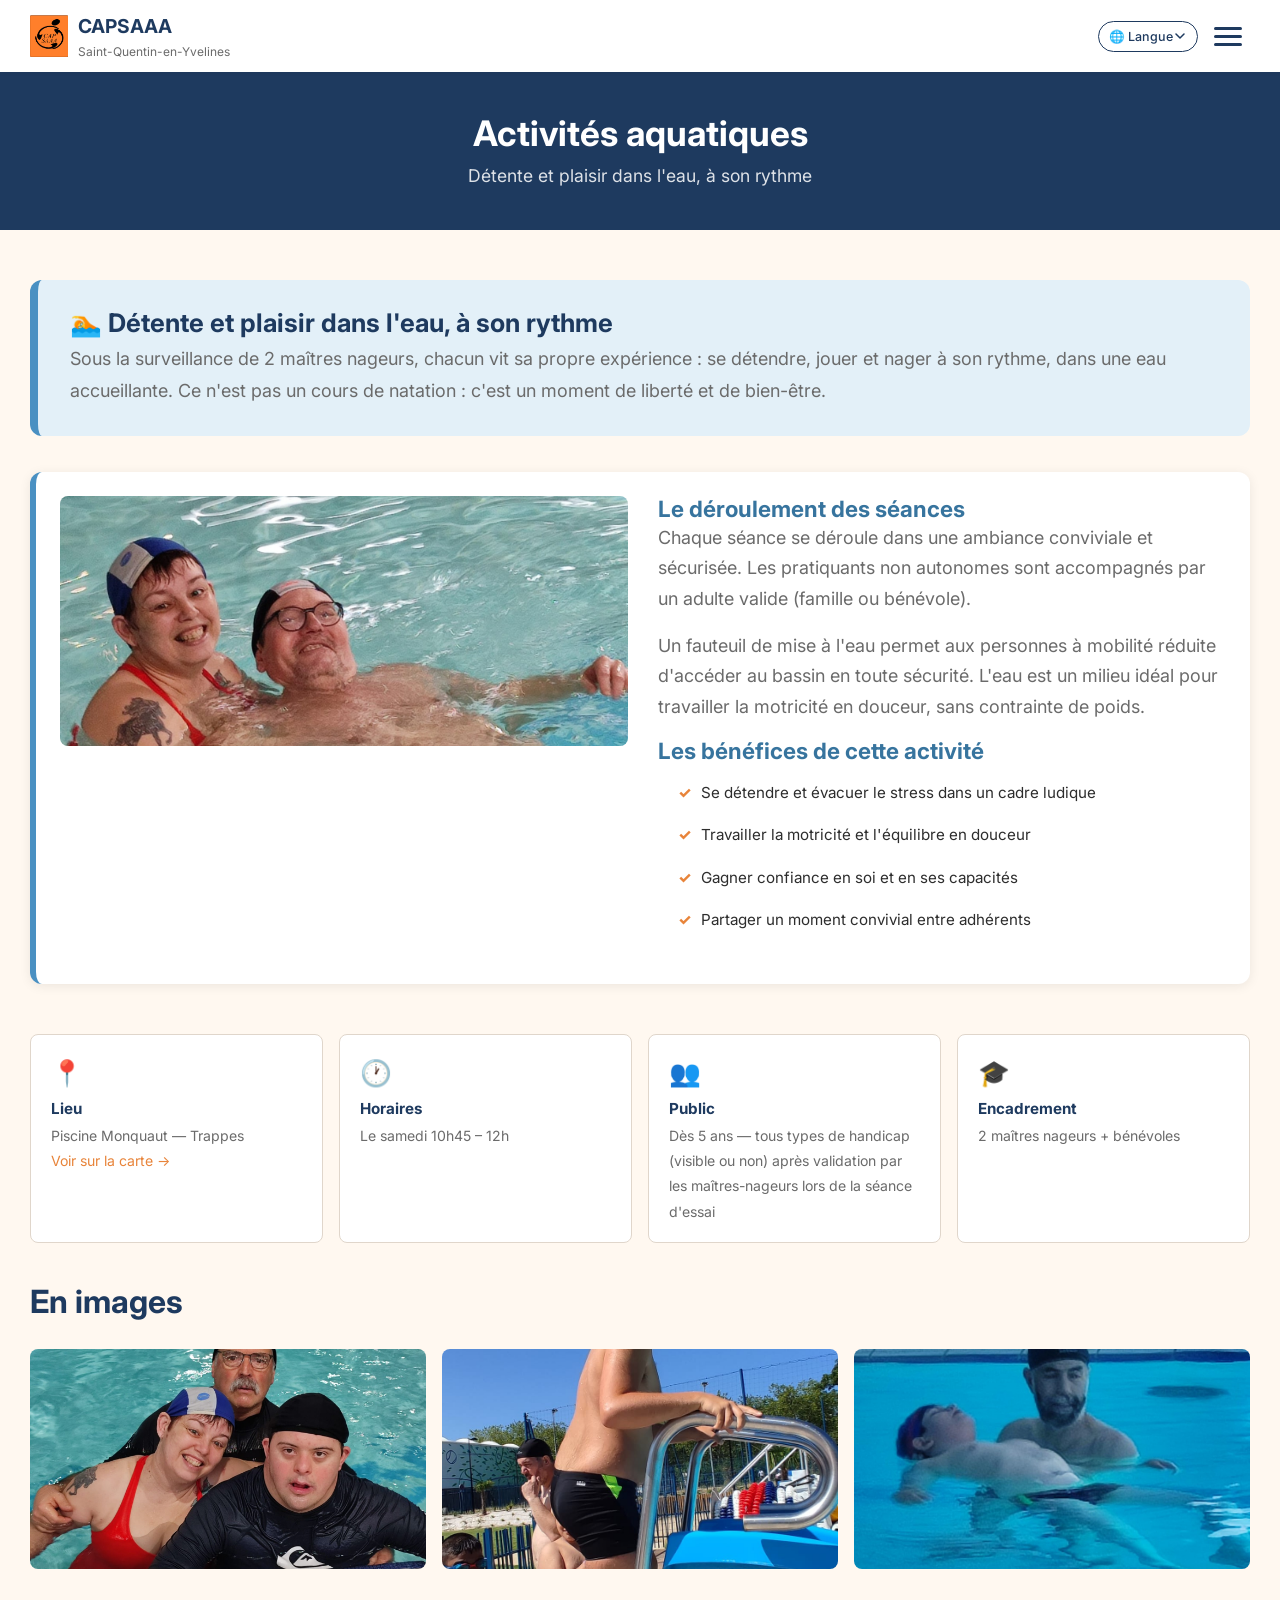
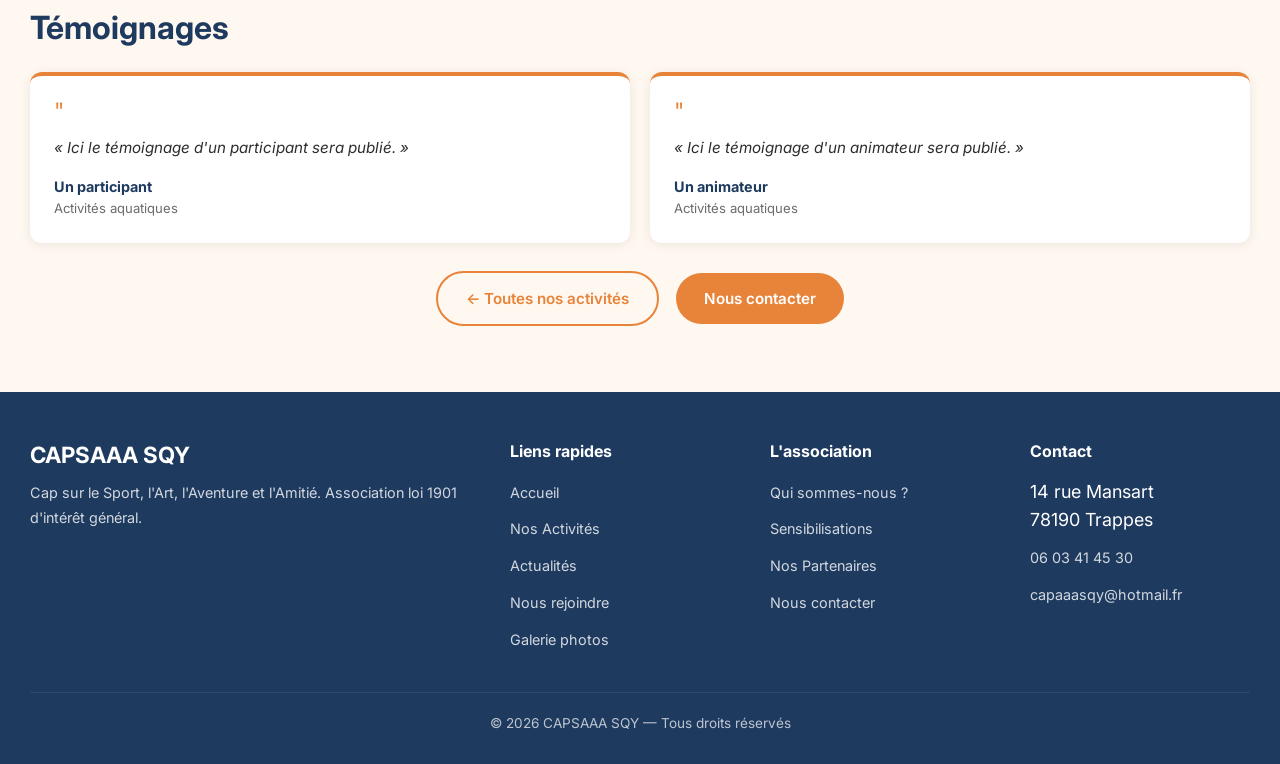
==== commit 7e69acac: "Textes V2 (passages en rouge de François) : public aquatique (validation maîtres-nageurs), bénéfice " ====
--- a/pages/activite-aquatique.html
+++ b/pages/activite-aquatique.html
@@ -111,7 +111,7 @@
         <div class="practice-item">
           <div class="practice-icon">👥</div>
           <h4>Public</h4>
-          <p>Dès 5 ans — tous types de handicap (visible ou non)</p>
+          <p>Dès 5 ans — tous types de handicap (visible ou non) après validation par les maîtres-nageurs lors de la séance d'essai</p>
         </div>
         <div class="practice-item">
           <div class="practice-icon">🎓</div>
--- a/css/style.css
+++ b/css/style.css
@@ -334,6 +334,10 @@
   box-shadow: var(--shadow);
   border: 2px solid var(--color-border);
   transition: all var(--transition);
+  /* V1.3 — la carte est une colonne flex : le bloc coloré remplit toute la
+     hauteur (corrige la bande blanche en bas des cartes courtes, PC) */
+  display: flex;
+  flex-direction: column;
 }
 .activity-card:hover {
   transform: translateY(-4px);
@@ -342,6 +346,7 @@
 .activity-card-img {
   height: 200px;
   overflow: hidden;
+  flex-shrink: 0;
 }
 .activity-card-img img {
   width: 100%;
@@ -354,6 +359,7 @@
 }
 .activity-card-body {
   padding: 20px;
+  flex: 1; /* V1.3 — remplit la hauteur restante de la carte */
 }
 .activity-card-body h3 {
   color: var(--color-secondary);
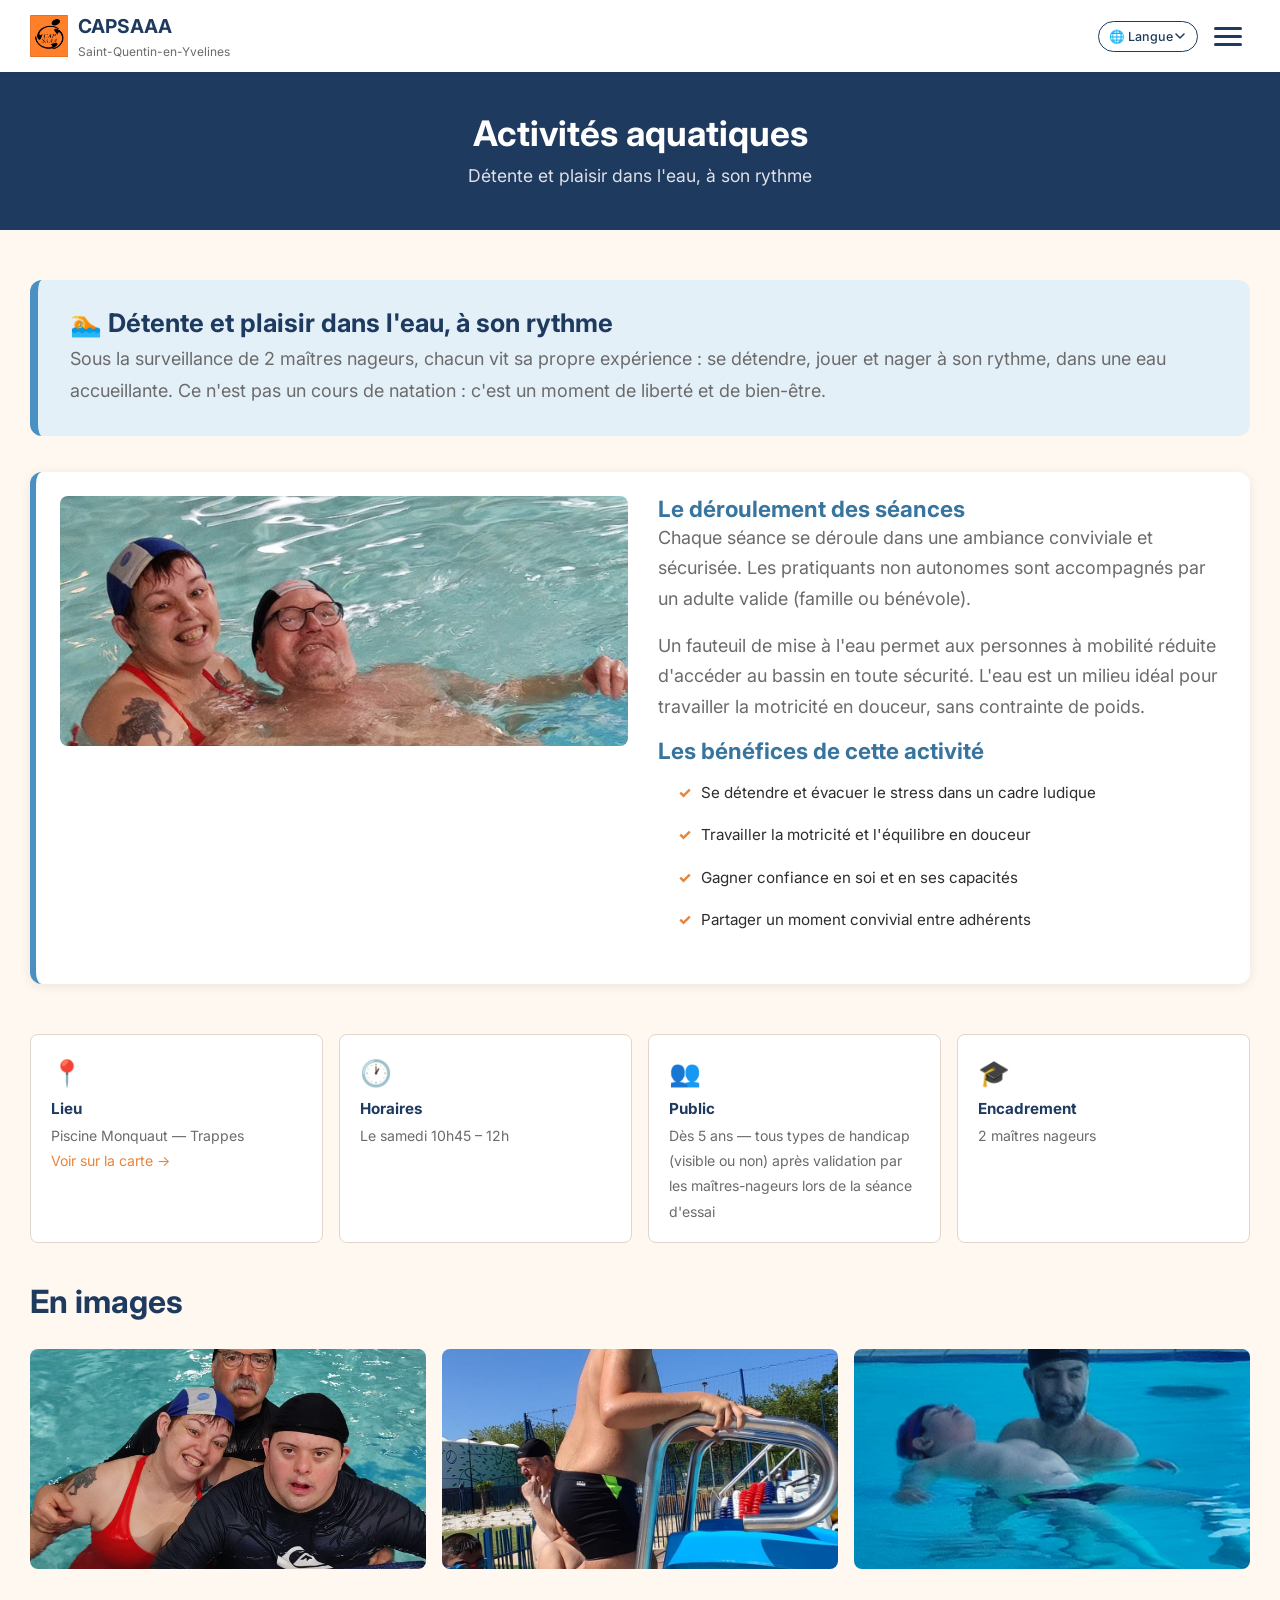
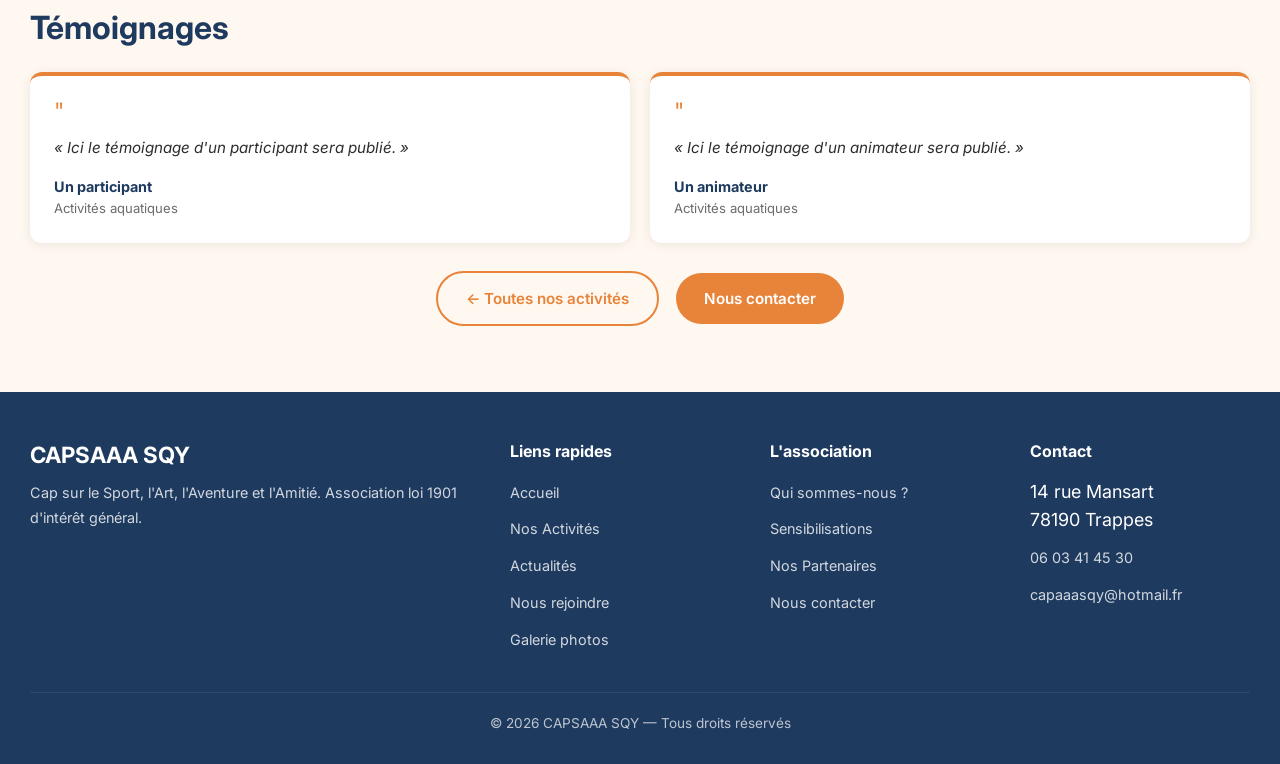
==== commit 4f937f59: "Retours client 05/10 : accueil allégé (CAP Sport en orange, cartes photo+nom, sans bouton ni valeurs" ====
--- a/pages/activite-aquatique.html
+++ b/pages/activite-aquatique.html
@@ -116,7 +116,7 @@
         <div class="practice-item">
           <div class="practice-icon">🎓</div>
           <h4>Encadrement</h4>
-          <p>2 maîtres nageurs + bénévoles</p>
+          <p>2 maîtres nageurs</p>
         </div>
       </div>
 
--- a/css/style.css
+++ b/css/style.css
@@ -357,9 +357,84 @@
 .activity-card:hover .activity-card-img img {
   transform: scale(1.05);
 }
+
+/* Accueil (retour client 05/10) : cartes réduites à la photo, au nom et au bouton */
+.activities-grid--compact {
+  grid-template-columns: repeat(3, 1fr);
+}
+@media (max-width: 900px) {
+  .activities-grid--compact { grid-template-columns: repeat(2, 1fr); }
+}
+@media (max-width: 560px) {
+  .activities-grid--compact { grid-template-columns: 1fr; }
+}
+.activities-grid--compact .activity-card-img { height: 180px; }
+.activities-grid--compact .activity-card-body {
+  display: flex;
+  flex-direction: column;
+  align-items: flex-start;
+  gap: 12px;
+}
+.activities-grid--compact .activity-card-body h3 { margin-bottom: 0; }
 .activity-card-body {
   padding: 20px;
   flex: 1; /* V1.3 — remplit la hauteur restante de la carte */
+}
+
+/* ---- Vidéo (format portrait / téléphone) ---- */
+/* Mobile d'abord : vidéo centrée au-dessus du texte.
+   Sur grand écran (≥ 900 px) : deux colonnes — vidéo à gauche, texte à droite,
+   pour éviter une grande zone vide au milieu d'une page large. */
+.video-section {
+  display: flex;
+  flex-direction: column;
+  align-items: center;
+  gap: 24px;
+  margin: 10px 0 45px;
+}
+.video-section .video-portrait {
+  width: 100%;
+  max-width: 340px;
+  height: auto;
+  display: block;
+  border-radius: var(--radius);
+  background: #000;
+  box-shadow: 0 10px 30px rgba(0, 0, 0, 0.18);
+}
+.video-texte {
+  max-width: 470px;
+}
+.video-texte h2 {
+  margin-top: 0;
+}
+.video-texte blockquote {
+  border-left: 4px solid var(--color-primary);
+  padding-left: 14px;
+  margin: 16px 0;
+  font-style: italic;
+  font-size: 1.05rem;
+  color: var(--color-secondary);
+}
+.video-meta {
+  font-size: 0.85rem;
+  color: var(--color-text-light);
+}
+.video-infos {
+  margin-top: 14px;
+  font-size: 0.95rem;
+  color: var(--color-text);
+  line-height: 1.6;
+}
+@media (min-width: 900px) {
+  .video-section {
+    flex-direction: row;
+    justify-content: center;
+    align-items: center;
+    gap: 48px;
+  }
+  .video-texte {
+    max-width: 420px;
+  }
 }
 .activity-card-body h3 {
   color: var(--color-secondary);
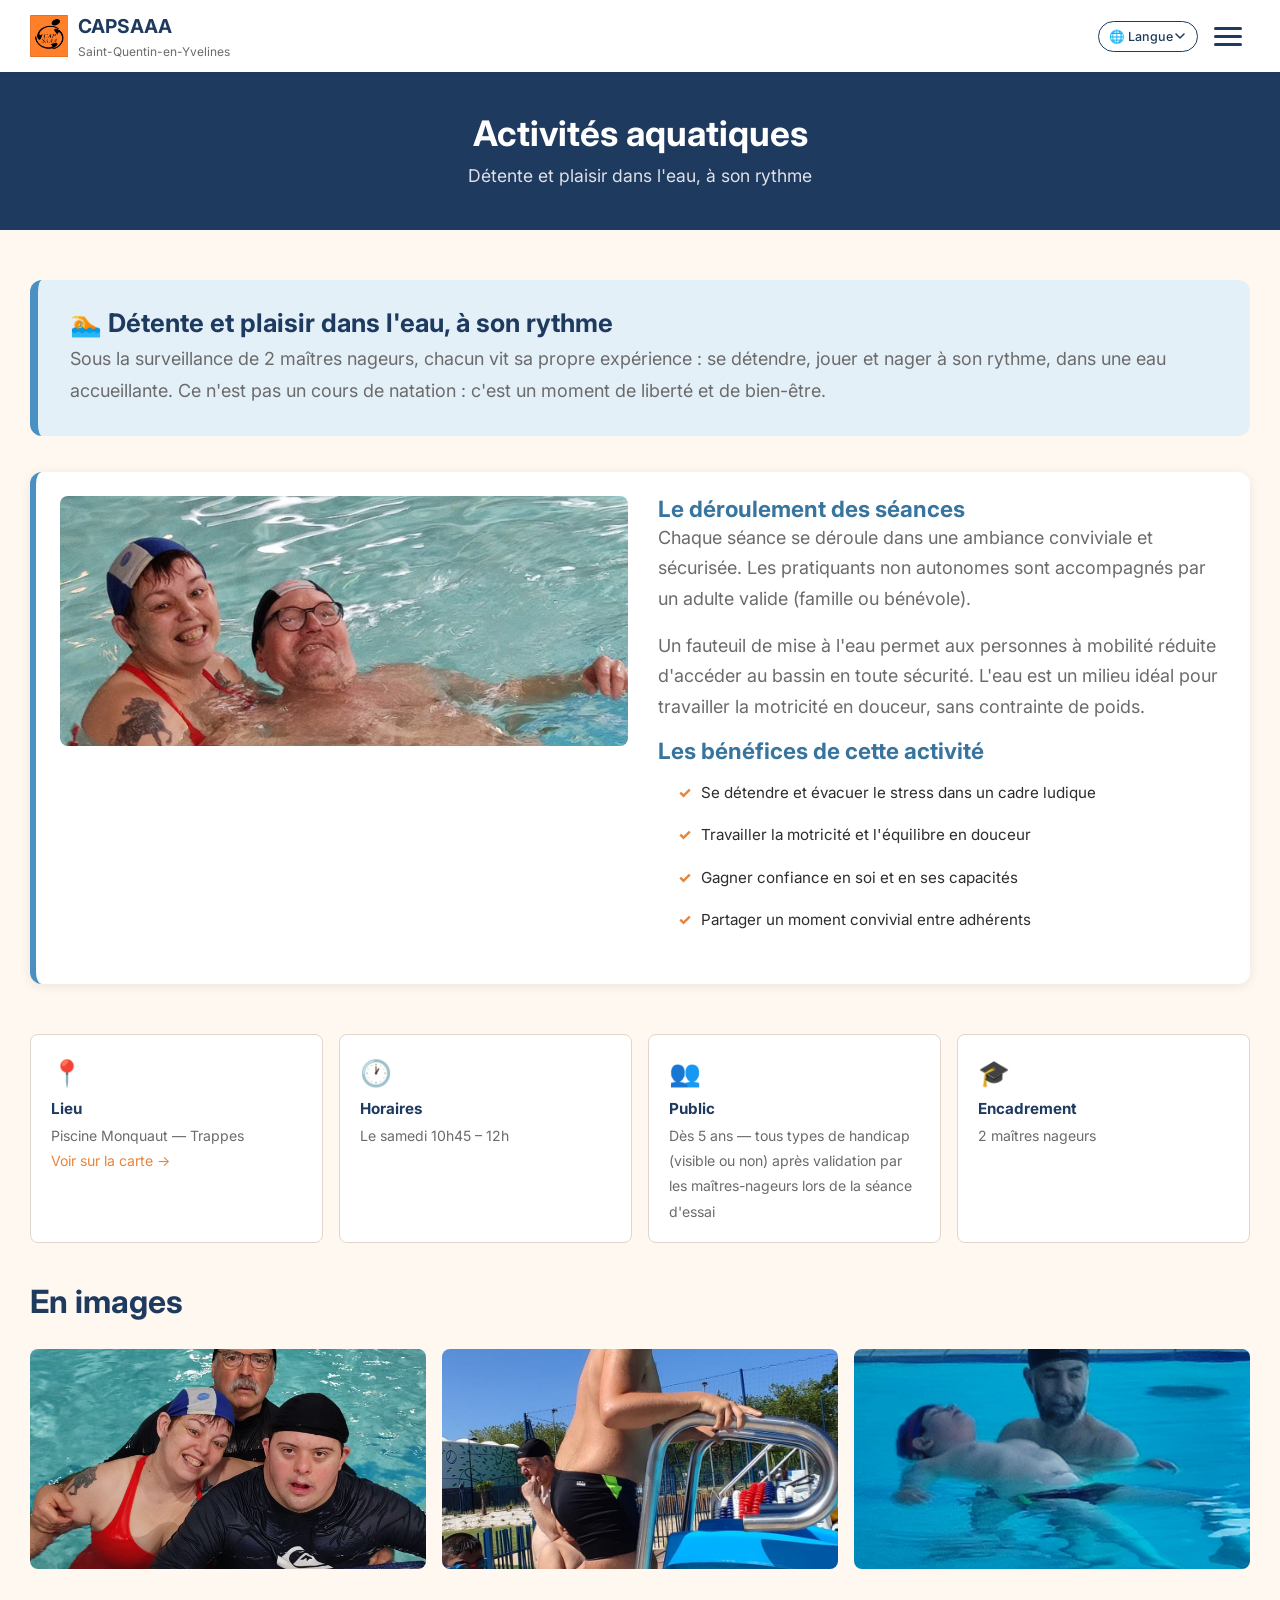
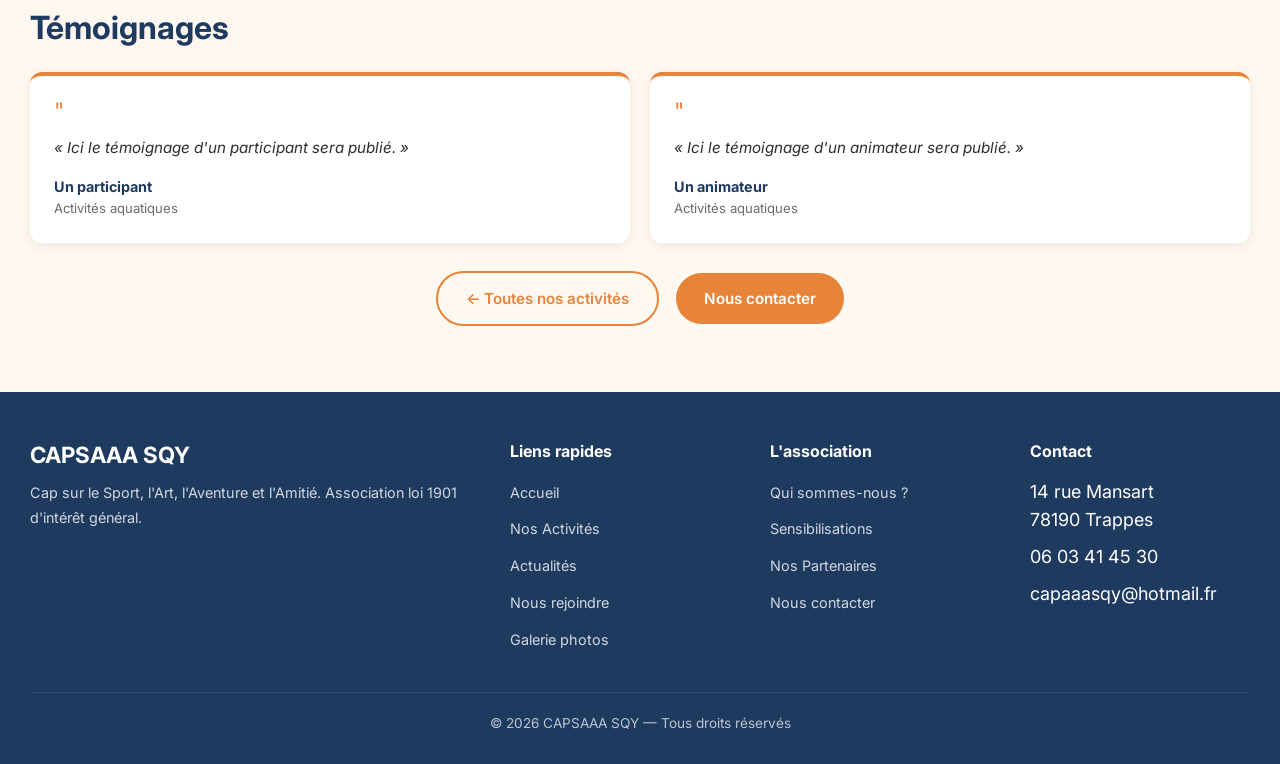
==== commit 8e00fb6b: "Retours client 14/10 : liens téléphone, mail et site web retirés (texte conservé), contrat d'engagem" ====
--- a/pages/activite-aquatique.html
+++ b/pages/activite-aquatique.html
@@ -187,8 +187,8 @@
           <h4>Contact</h4>
           <ul>
             <li>14 rue Mansart<br>78190 Trappes</li>
-            <li><a href="tel:+330****4530">06 03 41 45 30</a></li>
-            <li><a href="mailto:capaaasqy@hotmail.fr">capaaasqy@hotmail.fr</a></li>
+            <li>06 03 41 45 30</li>
+            <li>capaaasqy@hotmail.fr</li>
           </ul>
         </div>
       </div>
--- a/css/style.css
+++ b/css/style.css
@@ -1029,7 +1029,7 @@
    ============================================ */
 .docs-grid {
   display: grid;
-  grid-template-columns: repeat(auto-fill, minmax(280px, 1fr));
+  grid-template-columns: repeat(auto-fill, minmax(220px, 1fr));
   gap: 24px;
   margin-top: 24px;
 }
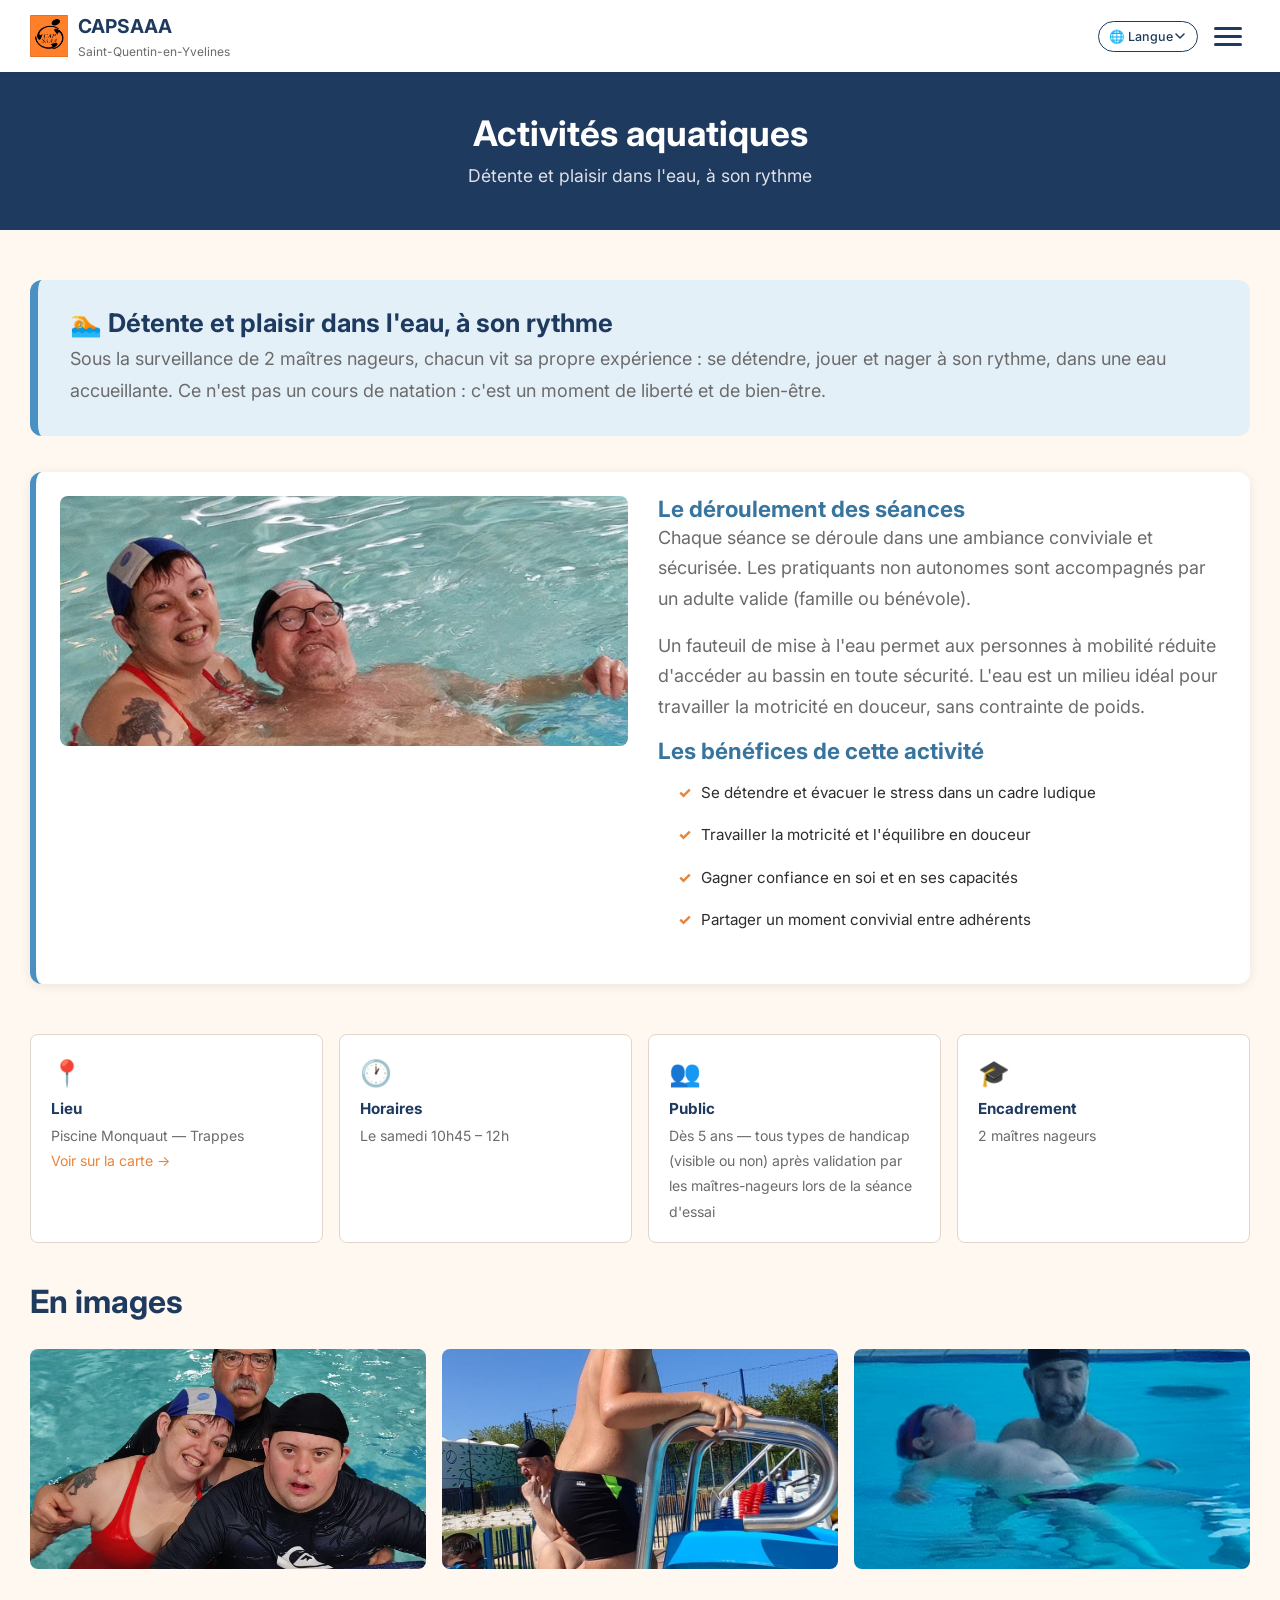
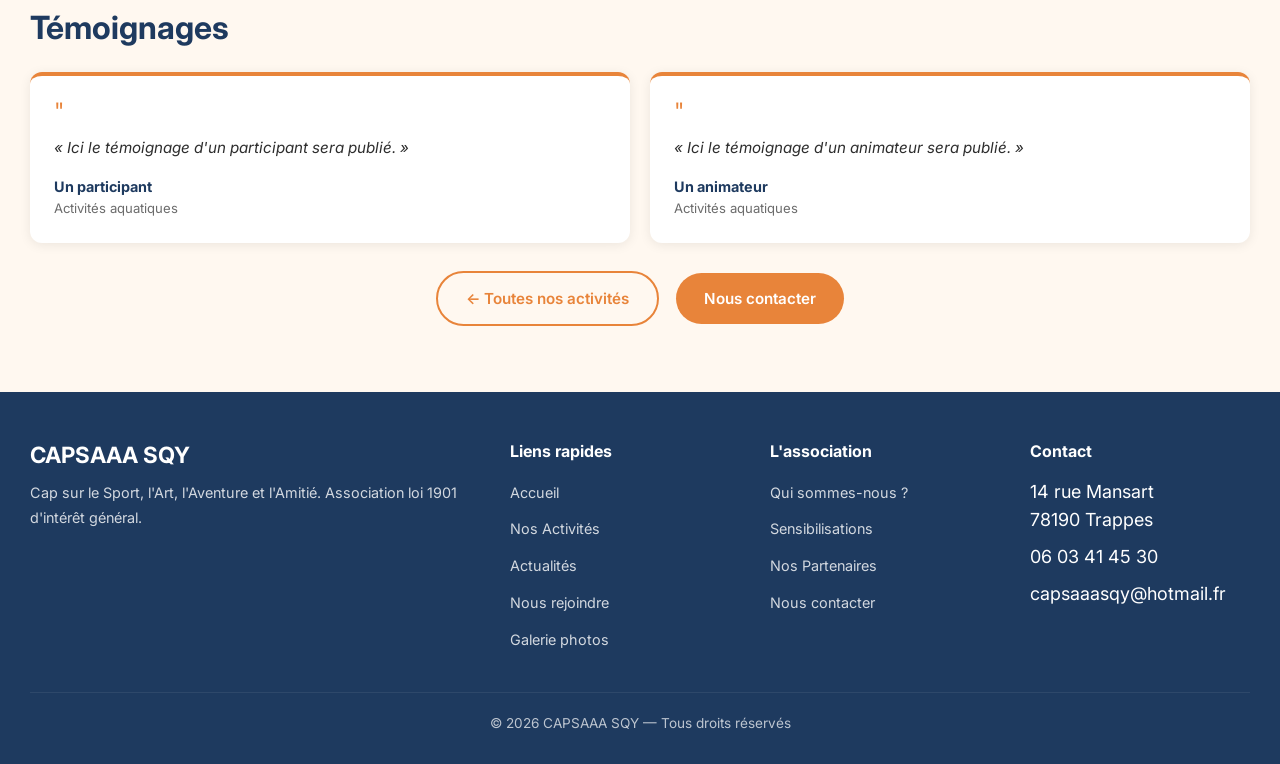
==== commit cbaff531: "Adresse de l'association corrigée partout : capsaaasqy@hotmail.fr (confirmée par François le 15/10)," ====
--- a/pages/activite-aquatique.html
+++ b/pages/activite-aquatique.html
@@ -188,7 +188,7 @@
           <ul>
             <li>14 rue Mansart<br>78190 Trappes</li>
             <li>06 03 41 45 30</li>
-            <li>capaaasqy@hotmail.fr</li>
+            <li>capsaaasqy@hotmail.fr</li>
           </ul>
         </div>
       </div>
